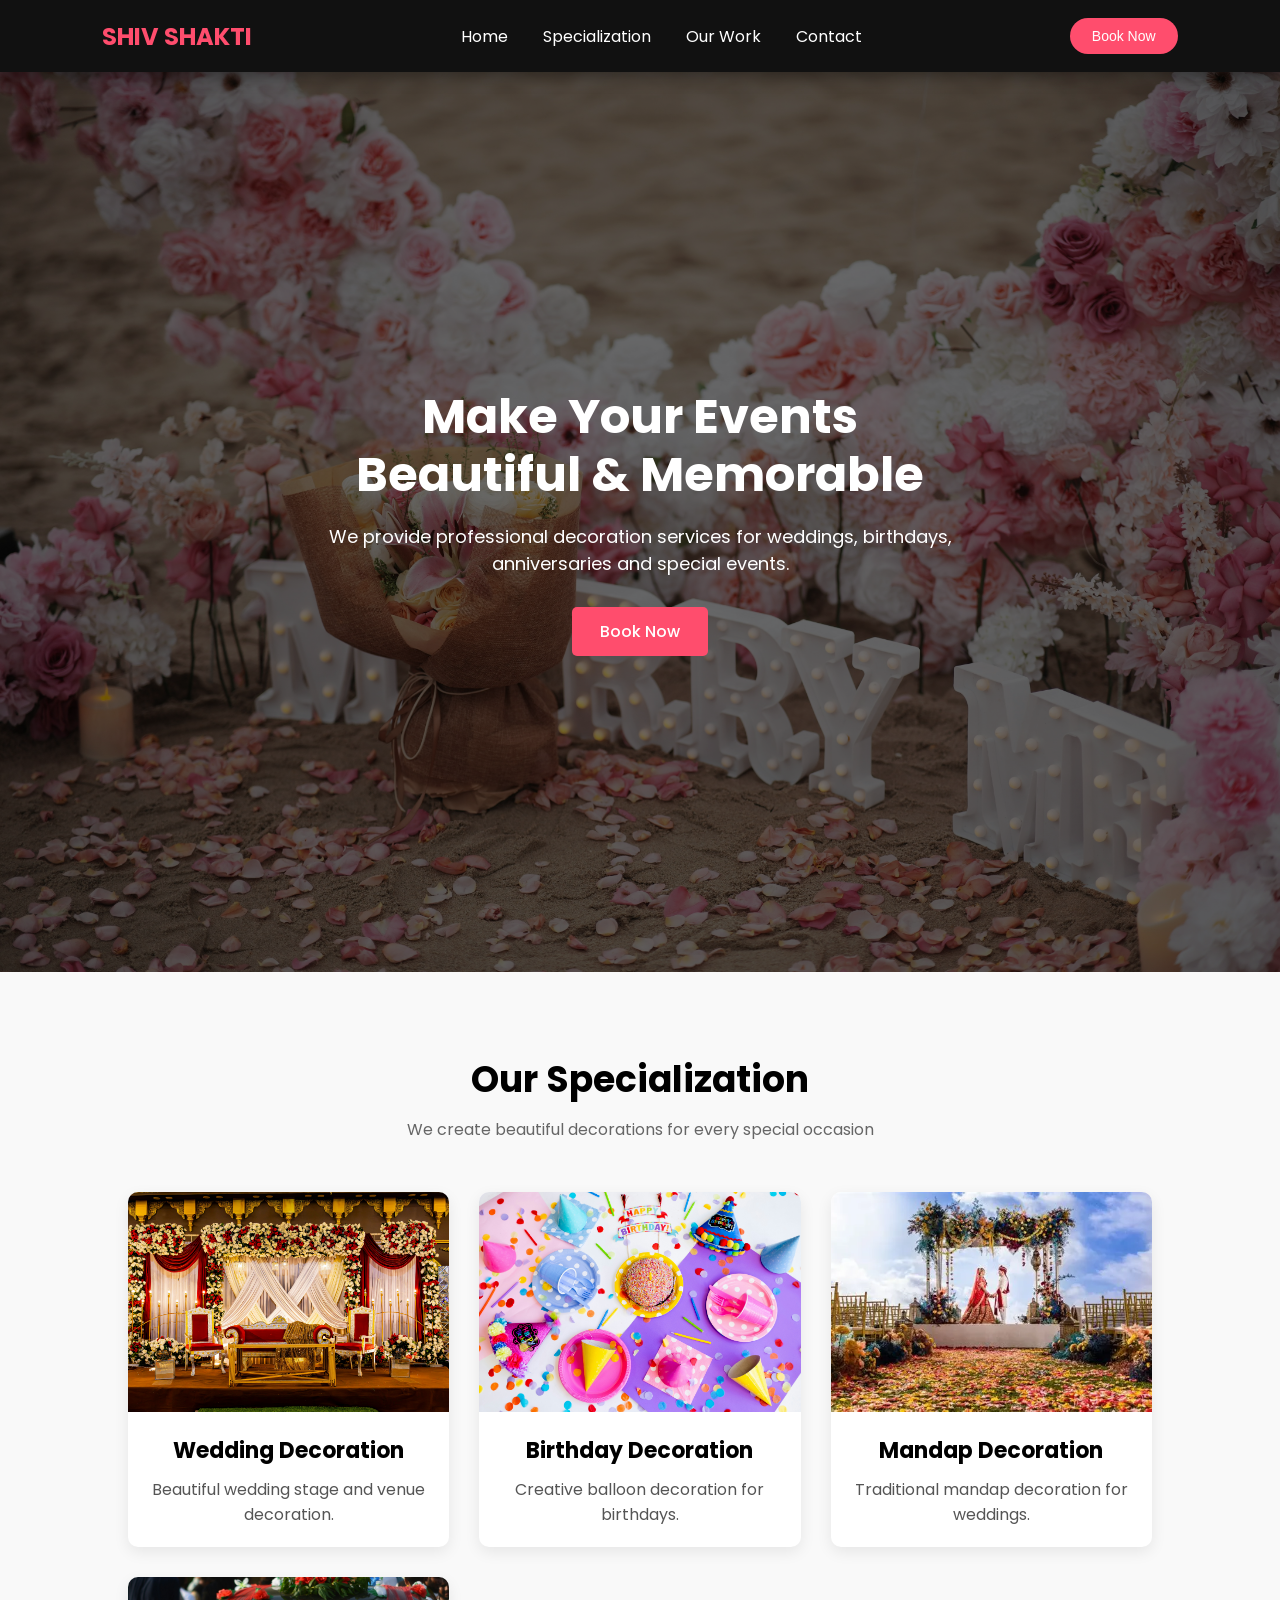
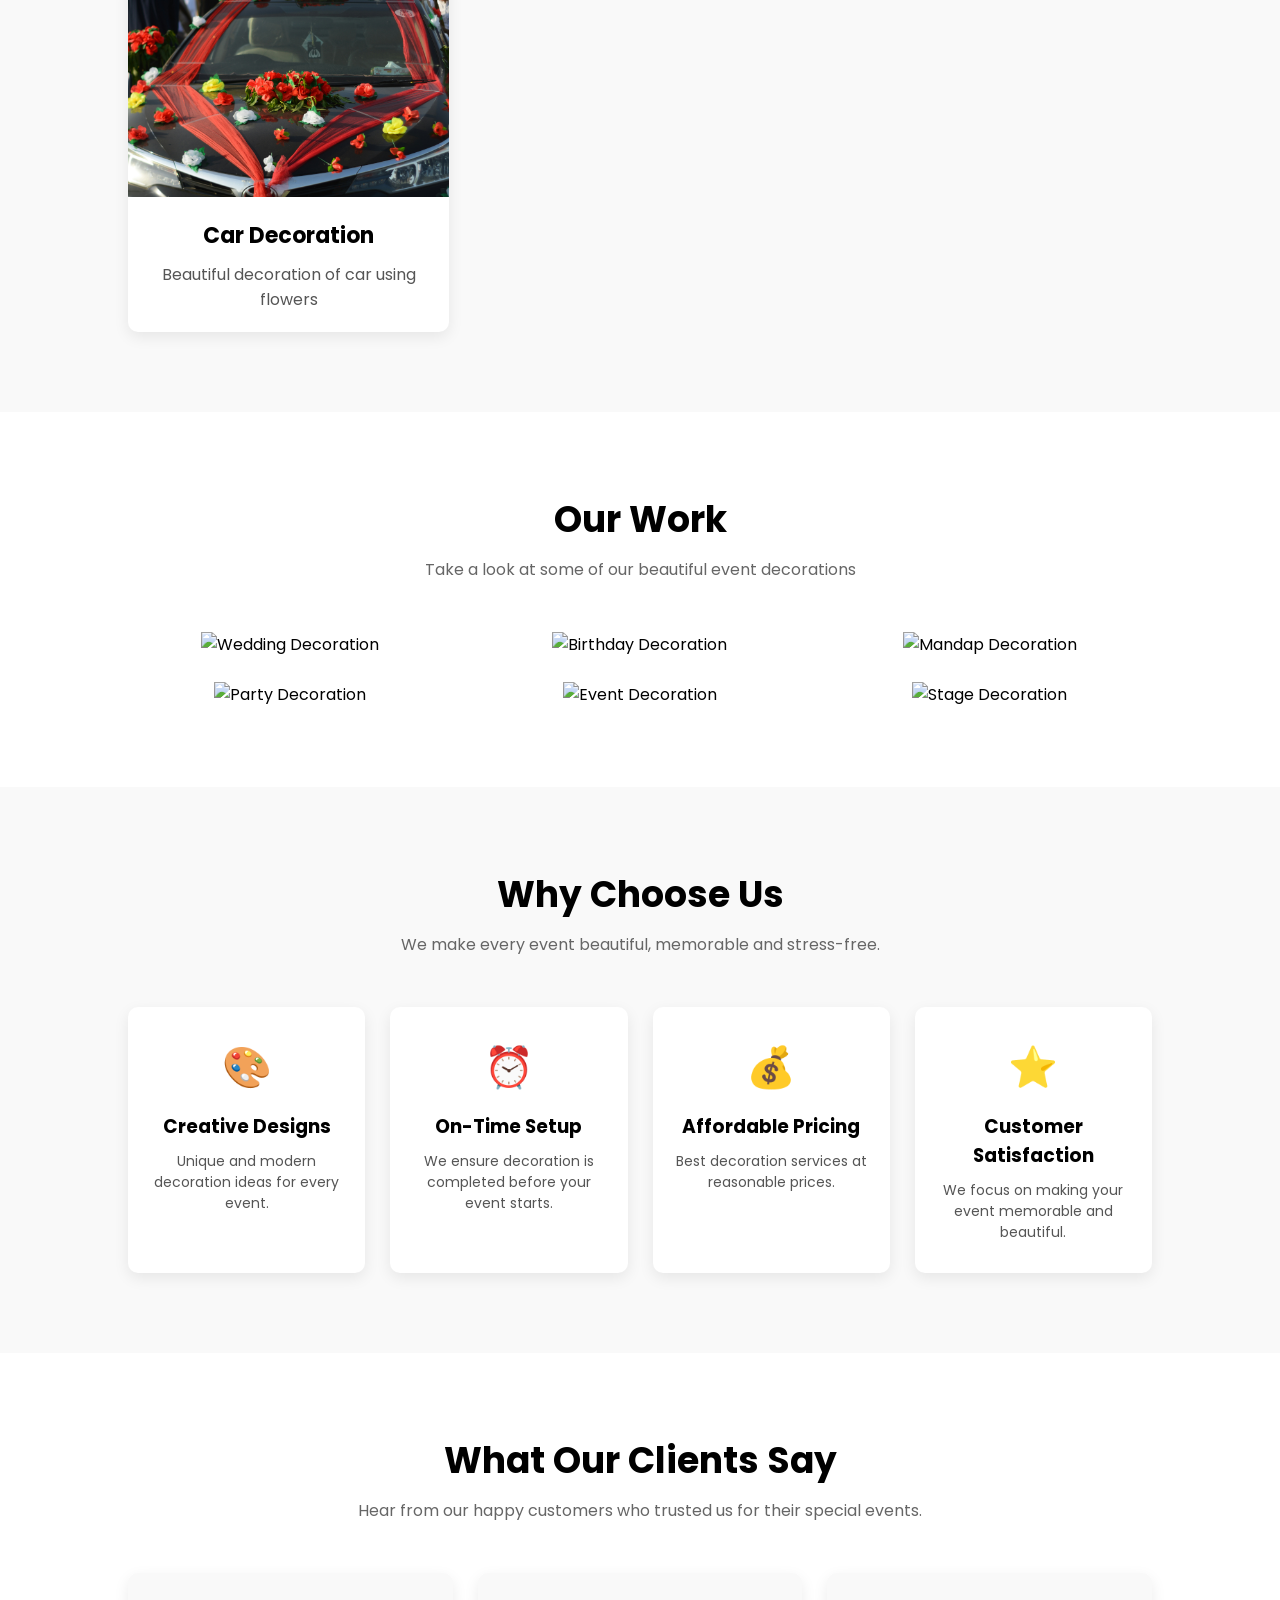
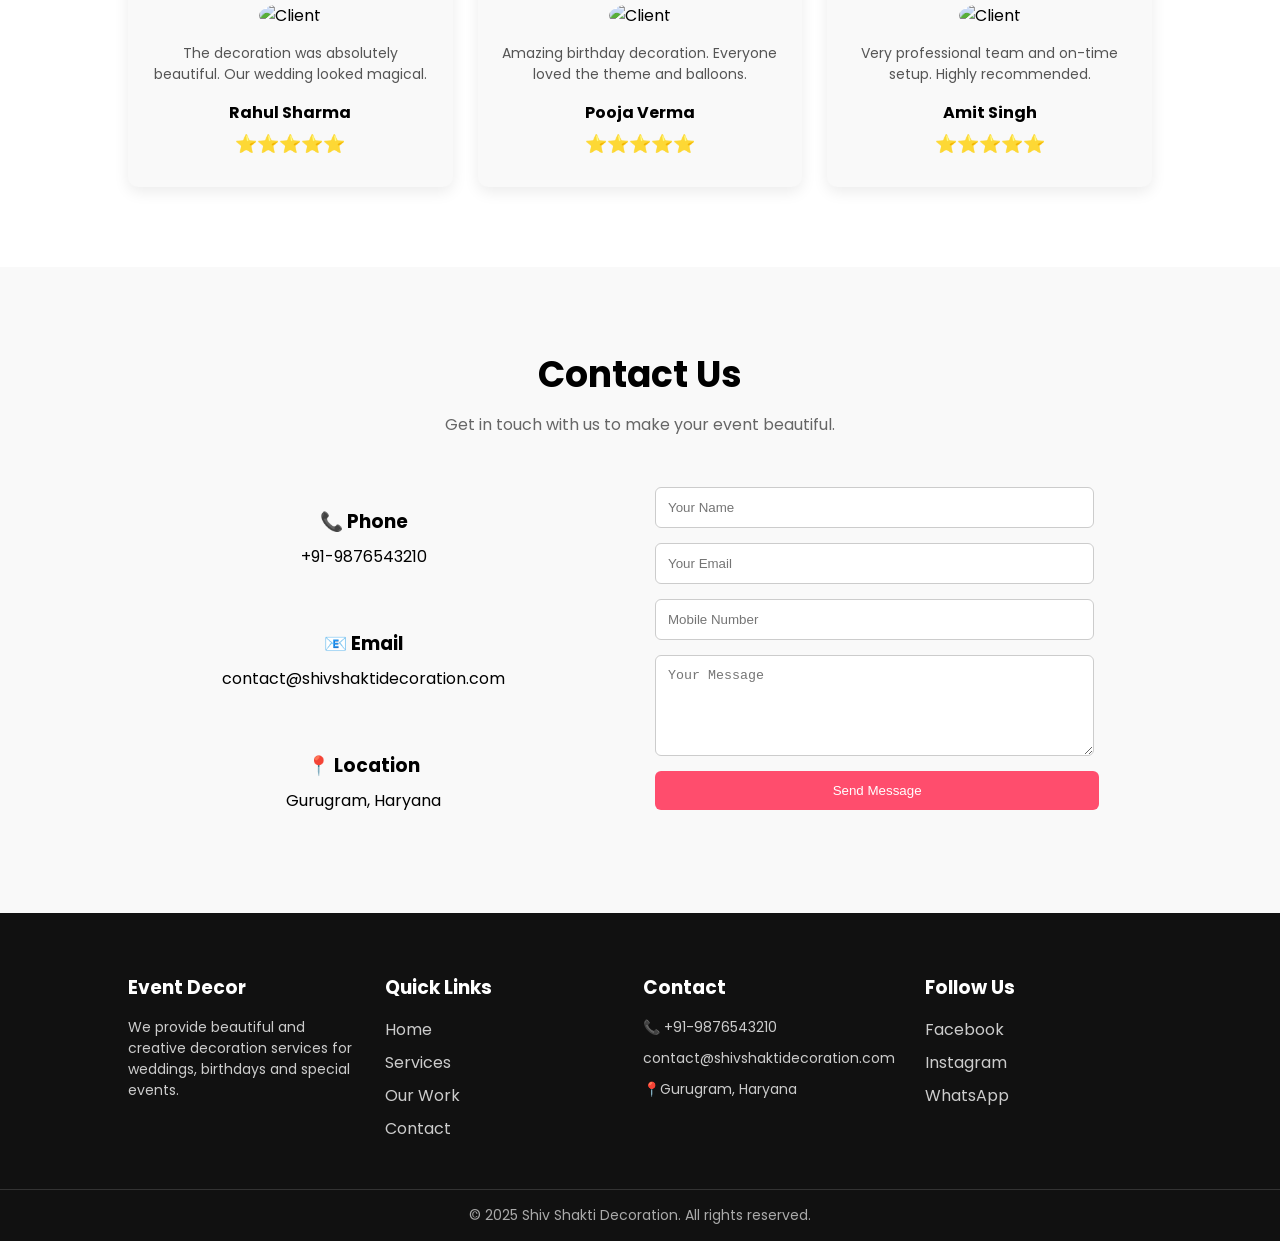
==== index.html @ d0d0721a "Initial commit -> Frontend" ====
<!doctype html>
<html lang="en">
  <head>
    <meta charset="UTF-8" />
    <meta name="viewport" content="width=device-width, initial-scale=1.0" />

    <title>Shiv Shakti Decoration</title>

    <link rel="stylesheet" href="CSS/navbar.css" />
    <link rel="stylesheet" href="CSS/hero.css" />
    <link rel="stylesheet" href="CSS/specilization.css" />
    <link rel="stylesheet" href="CSS/ourwork.css" />
    <link rel="stylesheet" href="CSS/contact.css" />
    <style>
      html {
        scroll-behavior: smooth;
      }
    </style>
  </head>

  <body>
    <nav class="navbar">
      <div class="logo">SHIV SHAKTI</div>

      <ul class="nav-links">
        <li><a href="#home">Home</a></li>
        <li><a href="#specilization">Specialization</a></li>
        <li><a href="#ourwork">Our Work</a></li>
        <li><a href="#contact-us">Contact</a></li>
      </ul>

      <button class="book-btn desktop-book"><a href="create-event.html">Book Now</a></button>

      <div class="menu-toggle">
        <span></span>
        <span></span>
        <span></span>
      </div>
    </nav>

    <!-- HERO SECTION -->
    <section id="home" class="hero">
      <div class="hero-overlay">
        <div class="hero-content">
          <h1>Make Your Events Beautiful & Memorable</h1>

          <p>
            We provide professional decoration services for weddings, birthdays,
            anniversaries and special events.
          </p>

          <div class="hero-buttons">
            <a href="create-event.html" class="btn">Book Now</a> 
          </div>
        </div>
      </div>
    </section>

    <!-- Specilization section  -->
    <section class="specialization" id="specilization">
      <div class="container">
        <h2 class="section-title">Our Specialization</h2>
        <p class="section-subtitle">
          We create beautiful decorations for every special occasion
        </p>

        <!-- cards container -->
        <div class="cards-container" id="cardsContainer">
          <!-- example card -->
          <div class="special-card">
            <img src="IMAGES/wed-decoration.jpg" alt="" />
            <h3>Wedding Decoration</h3>
            <p>Beautiful wedding stage and venue decoration.</p>
          </div>

          <div class="special-card">
            <img src="IMAGES/birthday-decoration.jpg" alt="" />
            <h3>Birthday Decoration</h3>
            <p>Creative balloon decoration for birthdays.</p>
          </div>

          <div class="special-card">
            <img src="IMAGES/mandap.webp" alt="" />
            <h3>Mandap Decoration</h3>
            <p>Traditional mandap decoration for weddings.</p>
          </div>

          <div class="special-card">
            <img src="IMAGES/car-deco.jpg" alt="" />
            <h3>Car Decoration</h3>
            <p>Beautiful decoration of car using flowers</p>
          </div>
        </div>
      </div>
    </section>

    <!-- OUR WORK SECTION -->

    <section class="our-work" id="ourwork">
      <div class="container">
        <h2 class="section-title">Our Work</h2>
        <p class="section-subtitle">
          Take a look at some of our beautiful event decorations
        </p>

        <!-- gallery container -->
        <div class="work-container" id="workContainer">
          <!-- work item -->
          <div class="work-card">
            <img src="images/work1.jpg" alt="Wedding Decoration" />
          </div>

          <div class="work-card">
            <img src="images/work2.jpg" alt="Birthday Decoration" />
          </div>

          <div class="work-card">
            <img src="images/work3.jpg" alt="Mandap Decoration" />
          </div>

          <div class="work-card">
            <img src="images/work4.jpg" alt="Party Decoration" />
          </div>

          <div class="work-card">
            <img src="images/work5.jpg" alt="Event Decoration" />
          </div>

          <div class="work-card">
            <img src="images/work6.jpg" alt="Stage Decoration" />
          </div>
        </div>
      </div>
    </section>
    <!-- WHY CHOOSE US SECTION -->

    <section class="why-choose-us">
      <div class="container">
        <h2 class="section-title">Why Choose Us</h2>
        <p class="section-subtitle">
          We make every event beautiful, memorable and stress-free.
        </p>

        <div class="choose-container">
          <div class="choose-card">
            <div class="choose-icon">🎨</div>
            <h3>Creative Designs</h3>
            <p>Unique and modern decoration ideas for every event.</p>
          </div>

          <div class="choose-card">
            <div class="choose-icon">⏰</div>
            <h3>On-Time Setup</h3>
            <p>We ensure decoration is completed before your event starts.</p>
          </div>

          <div class="choose-card">
            <div class="choose-icon">💰</div>
            <h3>Affordable Pricing</h3>
            <p>Best decoration services at reasonable prices.</p>
          </div>

          <div class="choose-card">
            <div class="choose-icon">⭐</div>
            <h3>Customer Satisfaction</h3>
            <p>We focus on making your event memorable and beautiful.</p>
          </div>
        </div>
      </div>
    </section>

    <!-- TESTIMONIALS SECTION -->

    <section class="testimonials">
      <div class="container">
        <h2 class="section-title">What Our Clients Say</h2>
        <p class="section-subtitle">
          Hear from our happy customers who trusted us for their special events.
        </p>

        <div class="testimonial-container">
          <!-- testimonial 1 -->
          <div class="testimonial-card">
            <img src="images/client1.jpg" alt="Client" />
            <p class="testimonial-text">
              The decoration was absolutely beautiful. Our wedding looked
              magical.
            </p>
            <h4>Rahul Sharma</h4>
            <div class="stars">⭐⭐⭐⭐⭐</div>
          </div>

          <!-- testimonial 2 -->
          <div class="testimonial-card">
            <img src="images/client2.jpg" alt="Client" />
            <p class="testimonial-text">
              Amazing birthday decoration. Everyone loved the theme and
              balloons.
            </p>
            <h4>Pooja Verma</h4>
            <div class="stars">⭐⭐⭐⭐⭐</div>
          </div>

          <!-- testimonial 3 -->
          <div class="testimonial-card">
            <img src="images/client3.jpg" alt="Client" />
            <p class="testimonial-text">
              Very professional team and on-time setup. Highly recommended.
            </p>
            <h4>Amit Singh</h4>
            <div class="stars">⭐⭐⭐⭐⭐</div>
          </div>
        </div>
      </div>
    </section>

    <!-- CONTACT SECTION -->

    <section class="contact" id="contact-us">
      <div class="container">
        <h2 class="section-title">Contact Us</h2>
        <p class="section-subtitle">
          Get in touch with us to make your event beautiful.
        </p>

        <div class="contact-container">
          <!-- contact info -->

          <div class="contact-info">
            <div class="info-box">
              <h3>📞 Phone</h3>
              <p>+91-9876543210</p>
            </div>

            <div class="info-box">
              <h3>📧 Email</h3>
              <p>contact@shivshaktidecoration.com</p>
            </div>

            <div class="info-box">
              <h3>📍 Location</h3>
              <p>Gurugram, Haryana</p>
            </div>
          </div>

          <!-- contact form -->

          <div class="contact-form">
            <form>
              <input type="text" placeholder="Your Name" required />

              <input type="email" placeholder="Your Email" required />

              <input type="tel" placeholder="Mobile Number" required />

              <textarea placeholder="Your Message" rows="5"></textarea>

              <button type="submit" class="btn">Send Message</button>
            </form>
          </div>
        </div>
      </div>
    </section> 
    <!-- FOOTER -->

    <footer class="footer">
      <div class="footer-container">
        <!-- about -->

        <div class="footer-col">
          <h3>Event Decor</h3>
          <p>
            We provide beautiful and creative decoration services for weddings,
            birthdays and special events.
          </p>
        </div>

        <!-- quick links -->

        <div class="footer-col">
          <h3>Quick Links</h3>

          <ul>
            <li><a href="#home">Home</a></li>
            <li><a href="#specilization">Services</a></li>
            <li><a href="#ourwork">Our Work</a></li>
            <li><a href="#contact-us">Contact</a></li>
          </ul>
        </div>

        <!-- contact -->

        <div class="footer-col">
          <h3>Contact</h3>

          <p>📞 +91-9876543210</p>
          <p>contact@shivshaktidecoration.com</p>
          <p>📍Gurugram, Haryana</p>
        </div>

        <!-- social -->

        <div class="footer-col">
          <h3>Follow Us</h3>

          <div class="social-links">
            <a href="#">Facebook</a>
            <a href="#">Instagram</a>
            <a href="#">WhatsApp</a>
          </div>
        </div>
      </div>

      <!-- copyright -->

      <div class="footer-bottom">
        <p>© 2025 Shiv Shakti Decoration. All rights reserved.</p>
      </div>
    </footer>
   

    <script src="JS/main.js"></script>
  </body>
</html>
---- CSS/navbar.css ----
/* GOOGLE FONT */

@import url("https://fonts.googleapis.com/css2?family=Poppins:wght@300;400;500;600&display=swap");

/* RESET */

* {
  margin: 0;
  padding: 0;
  box-sizing: border-box;
}

/* BODY */

body {
  font-family: "Poppins", sans-serif;

  background: linear-gradient(135deg, #0f0f0f, #1a1a1a, #141414);

  color: #f5f5f5;
}

/* NAVBAR */

.navbar {
  display: flex;
  justify-content: space-between;
  align-items: center;

  padding: 18px 8%;

  background: #111;

  box-shadow: 0 4px 15px rgba(0, 0, 0, 0.4);

  position: sticky;
  top: 0;

  z-index: 1000;
}

/* LOGO */

.logo {
  font-size: 24px;
  font-weight: 700;

  color: #ff4d6d;
}

/* NAV LINKS */

.nav-links {
  display: flex;
  list-style: none;
  gap: 35px;
}
.navbar a {
  text-decoration: none;
  color: inherit;
}

.nav-links a {
  text-decoration: none;

  color: white;

  font-size: 16px;

  position: relative;

  transition: all 0.3s ease;

  display: inline-block;

  padding: 5px 0;
}
.nav-links a:hover {
  color: #ff4d6d;

  transform: scale(1.08);

  text-shadow: 0 0 8px rgba(255, 77, 109, 0.7);
}

/* HOVER EFFECT */

.nav-links a::after {
  content: "";

  position: absolute;

  left: 0;
  bottom: -6px;

  width: 0%;

  height: 3px;

  background: linear-gradient(90deg, #ff4d6d, #ff8fa3);

  border-radius: 3px;

  transition: 0.35s ease;
}

.nav-links a:hover::after {
  width: 100%;
}

.nav-links a.active {
  color: #ff4d6d;

  text-shadow: 0 0 8px rgba(255, 77, 109, 0.7);
}

.nav-links a.active::after {
  width: 100%;
}

/* RIGHT SECTION */

.right-section {
  display: flex;
  align-items: center;
  gap: 20px;
}

/* BOOK BUTTON */

.book-btn {
  padding: 10px 22px;

  border: none;

  border-radius: 30px;

  background: #ff4d6d;

  color: white;

  font-size: 14px;

  cursor: pointer;

  transition: all 0.3s ease;
}

/* HOVER EFFECT */

.book-btn:hover {
  background: #e03154;

  transform: scale(1.08);

  box-shadow: 0 6px 20px rgba(255, 77, 109, 0.4);
}

/* HAMBURGER */

.menu-toggle {
  display: none;

  cursor: pointer;
}

/* HAMBURGER LINES */

.menu-toggle span {
  display: block;

  width: 28px;
  height: 3px;

  background: white;

  margin: 6px 0;

  transition: 0.4s;
}

/* TABLET (840px - 600px) */

@media (max-width: 840px) and (min-width: 600px) {
  .nav-links {
    gap: 20px;
  }

  .nav-links a {
    font-size: 14px;
  }

  .logo {
    font-size: 20px;
  }
}

/* MOBILE (<600px) */

@media (max-width: 660px) {
  .nav-links {
    position: absolute;

    top: 70px;
    left: 0;

    width: 100%;

    flex-direction: column;

    align-items: center;

    background: #111;

    padding: 25px 0;

    gap: 25px;

    display: none;
  }

  .menu-toggle {
    display: block;
  }
}

/* ACTIVE MENU */

.nav-links.active {
  display: flex;
}

/* ANIMATED HAMBURGER */

.menu-toggle.active span:nth-child(1) {
  transform: rotate(45deg) translate(5px, 5px);
}

.menu-toggle.active span:nth-child(2) {
  opacity: 0;
}

.menu-toggle.active span:nth-child(3) {
  transform: rotate(-45deg) translate(6px, -6px);
}
---- CSS/hero.css ----
/* HERO SECTION */

.hero{
    height: 100vh;
    background: url("../IMAGES/wedding-arch-beach.jpg") center/cover no-repeat;
    position: relative;
    display: flex;
    align-items: center;
    justify-content: center;
}

/* overlay */

.hero-overlay{
    background: rgba(0,0,0,0.55);
    width: 100%;
    height: 100%;
    display: flex;
    align-items: center;
    justify-content: center;
}

/* content */

.hero-content{
    text-align: center;
    color: #fff;
    max-width: 700px;
    padding: 20px;
}

.hero-content h1{
    font-size: 48px;
    margin-bottom: 20px;
    line-height: 1.2;
}

.hero-content p{
    font-size: 18px;
    margin-bottom: 30px;
}

/* buttons */

.hero-buttons{
    display: flex;
    justify-content: center;
    gap: 15px;
    flex-wrap: wrap;
}
 
/* button hover zoom effect */

.btn,
.btn-outline{
    padding: 12px 28px;
    border-radius: 5px;
    text-decoration: none;
    font-weight: 500;
    transition: 0.3s ease;
}

/* background button */

.btn{
    background: #ff4d6d;
    color: #fff;
}

/* outline button */

.btn-outline{
    border: 2px solid #fff;
    color: #fff;
}

/* hover zoom */

.btn:hover,
.btn-outline:hover{
    transform: scale(1.08);
}
 


/* ===================== */
/* RESPONSIVE DESIGN */
/* ===================== */

@media (max-width: 992px){

.hero-content h1{
    font-size: 38px;
}

.hero-content p{
    font-size: 16px;
}

}

@media (max-width: 600px){

.hero-content h1{
    font-size: 28px;
}

.hero-content p{
    font-size: 14px;
}

.hero-buttons{
    flex-direction: column;
    gap: 12px;
}

.btn,
.btn-outline{
    width: 180px;
    margin: auto;
}

}
---- CSS/specilization.css ----
/* =========================
   SPECIALIZATION SECTION
========================= */
body {
    font-family: 'Poppins', sans-serif;
    background: linear-gradient(135deg, #0f0f0f, #1a1a1a, #141414);
    color: #000000;
}
.specialization{
    padding: 80px 10%;
    background: #f9f9f9;
    text-align: center;
}

.section-title{
    font-size: 36px;
    margin-bottom: 10px;
}

.section-subtitle{
    color: #666;
    margin-bottom: 50px;
}

/* cards grid */

.cards-container{
    display: grid;
    grid-template-columns: repeat(3,1fr);
    gap: 30px;
}

/* card */

.special-card{
    background: #fff;
    border-radius: 10px;
    overflow: hidden;
    box-shadow: 0 5px 15px rgba(0,0,0,0.08);
    transition: 0.3s ease;
}

/* image */

.special-card img{
    width: 100%;
    height: 220px;
    object-fit: cover;
    transition: 0.4s;
}

/* content */

.special-card h3{
    margin: 15px 0 10px;
    font-size: 22px;
}

.special-card p{
    padding: 0 15px 20px;
    color: #555;
}

/* hover effect */

.special-card:hover{
    transform: translateY(-10px);
    box-shadow: 0 12px 25px rgba(0,0,0,0.15);
}

.special-card:hover img{
    transform: scale(1.08);
}

/* =========================
   RESPONSIVE
========================= */

@media (max-width: 992px){

.cards-container{
    grid-template-columns: repeat(2,1fr);
}

}

@media (max-width: 600px){

.cards-container{
    grid-template-columns: 1fr;
}

.section-title{
    font-size: 28px;
}

}
---- CSS/ourwork.css ----
/* =========================
   OUR WORK SECTION
========================= */

.our-work{
    padding: 80px 10%;
    background: #fff;
    text-align: center;
}

/* grid layout */

.work-container{
    display: grid;
    grid-template-columns: repeat(3,1fr);
    gap: 25px;
    margin-top: 40px;
}

/* card */

.work-card{
    overflow: hidden;
    border-radius: 10px;
    position: relative;
}

/* image */

.work-card img{
    width: 100%;
    height: 260px;
    object-fit: cover;
    transition: 0.4s ease;
}

/* hover effect */

.work-card:hover img{
    transform: scale(1.1);
}

/* =========================
   RESPONSIVE
========================= */

@media (max-width: 992px){

.work-container{
    grid-template-columns: repeat(2,1fr);
}

}

@media (max-width: 600px){

.work-container{
    grid-template-columns: 1fr;
}

} 

 
/* =========================
   WHY CHOOSE US
========================= */

.why-choose-us{
    padding: 80px 10%;
    background: #f9f9f9;
    text-align: center;
}

/* grid */

.choose-container{
    display: grid;
    grid-template-columns: repeat(4,1fr);
    gap: 25px;
    margin-top: 40px;
}

/* card */

.choose-card{
    background: #fff;
    padding: 30px 20px;
    border-radius: 10px;
    box-shadow: 0 5px 15px rgba(0,0,0,0.08);
    transition: 0.3s;
}

.choose-card:hover{
    transform: translateY(-8px);
    box-shadow: 0 12px 25px rgba(0,0,0,0.15);
}

/* icon */

.choose-icon{
    font-size: 40px;
    margin-bottom: 15px;
}

.choose-card h3{
    margin-bottom: 10px;
}

.choose-card p{
    color: #555;
    font-size: 14px;
}

/* =========================
   RESPONSIVE
========================= */

@media (max-width: 992px){

.choose-container{
    grid-template-columns: repeat(2,1fr);
}

}

@media (max-width: 600px){

.choose-container{
    grid-template-columns: 1fr;
}

}  
/* =========================
   TESTIMONIALS SECTION
========================= */

.testimonials{
    padding: 80px 10%;
    background: #fff;
    text-align: center;
}

/* grid */

.testimonial-container{
    display: grid;
    grid-template-columns: repeat(3,1fr);
    gap: 25px;
    margin-top: 40px;
}

/* card */

.testimonial-card{
    background: #f9f9f9;
    padding: 30px 20px;
    border-radius: 10px;
    box-shadow: 0 5px 15px rgba(0,0,0,0.08);
    transition: 0.3s;
}

.testimonial-card:hover{
    transform: translateY(-8px);
    box-shadow: 0 12px 25px rgba(0,0,0,0.15);
}

/* client image */

.testimonial-card img{
    width: 70px;
    height: 70px;
    border-radius: 50%;
    object-fit: cover;
    margin-bottom: 15px;
}

/* text */

.testimonial-text{
    font-size: 14px;
    color: #555;
    margin-bottom: 15px;
}

.testimonial-card h4{
    margin-bottom: 5px;
}

.stars{
    color: #f5b50a;
    font-size: 18px;
}

/* =========================
   RESPONSIVE
========================= */

@media (max-width: 992px){

.testimonial-container{
    grid-template-columns: repeat(2,1fr);
}

}

@media (max-width: 600px){

.testimonial-container{
    grid-template-columns: 1fr;
}

}
---- CSS/contact.css ----
/* =========================
   CONTACT SECTION
========================= */

* {
  margin: 0;
  padding: 0;
  box-sizing: border-box;
}

.contact {
  padding: 80px 8%;
  background: #f9f9f9;
  text-align: center;
}

.contact-container {
  display: grid;
  grid-template-columns: 1fr 1fr;
  gap: 30px;
  width: 100%;
}

/* contact info */

.contact-info {
  display: flex;
  flex-direction: column;
  gap: 20px;
}

.info-box {
  width: 100%;
  max-width: 100%;
  padding: 20px;
}

.info-box h3 {
  margin-bottom: 8px;
}

/* form */

.contact-form form {
  display: flex;
  flex-direction: column;
  gap: 15px;
}

.contact-form input,
.contact-form textarea {
  width: 100%;
  max-width: 84%;
  padding: 12px;
  border: 1px solid #ccc;
  border-radius: 6px;
}

/* button */

.contact-form button{
width:100%;
max-width:85%;
padding:12px;
border:none;
background:#ff4d6d;
color:#fff;
border-radius:6px;
cursor:pointer;
display:block;
}
/* =========================
   TABLET
========================= */

@media (max-width: 768px) {
  .contact-container {
    grid-template-columns: 1fr;
  }
}

/* =========================
   MOBILE
========================= */

@media (max-width: 500px) {
  .contact {
    padding: 60px 5%;
  }

  .section-title {
    font-size: 26px;
  }

  .section-subtitle {
    font-size: 14px;
  }

  .contact-form button {
    width: 100%;
  }

  .info-box {
    text-align: left;
  }
}

/* =========================
   SMALL MOBILE (300px)
========================= */

@media (max-width: 300px) {
  .contact {
    padding: 50px 4%;
  }

  .section-title {
    font-size: 22px;
  }

  .section-subtitle {
    font-size: 13px;
  }

  .contact-container {
    grid-template-columns: 1fr;
    gap: 25px;
  }

  .info-box {
    padding: 15px;
  }

  .contact-form input,
  .contact-form textarea {
    padding: 10px;
    font-size: 13px;
  }

  .contact-form button {
    width: 80%;
    font-size: 14px;
  }
}

@media (max-width: 350px) {
  .contact {
    padding: 40px 5%;
  }

  .info-box {
    padding: 15px;
  }

  .contact-form input,
  .contact-form textarea {
    padding: 10px;
    font-size: 13px;
  }
  .contact-form button {
    width: 80%;
    font-size: 14px;
  }
}

/* =========================
   FOOTER
========================= */

.footer {
  background: #111;
  color: #fff;
  padding-top: 60px;
}

.footer-container {
  display: grid;
  grid-template-columns: repeat(4, 1fr);
  gap: 30px;
  padding: 0 10% 40px;
}

.footer-col h3 {
  margin-bottom: 15px;
}

.footer-col p {
  font-size: 14px;
  color: #ccc;
  margin-bottom: 10px;
}

/* links */

.footer-col ul {
  list-style: none;
}

.footer-col ul li {
  margin-bottom: 8px;
}

.footer-col ul li a {
  text-decoration: none;
  color: #ccc;
}

.footer-col ul li a:hover {
  color: #fff;
}

/* social */

.social-links {
  display: flex;
  flex-direction: column;
  gap: 8px;
}

.social-links a {
  text-decoration: none;
  color: #ccc;
}

.social-links a:hover {
  color: #fff;
}

/* bottom */

.footer-bottom {
  text-align: center;
  border-top: 1px solid #333;
  padding: 15px;
  font-size: 14px;
  color: #aaa;
}

/* =========================
   RESPONSIVE
========================= */

@media (max-width: 992px) {
  .footer-container {
    grid-template-columns: repeat(2, 1fr);
  }
}

@media (max-width: 600px) {
  .footer-container {
    grid-template-columns: 1fr;
    text-align: center;
  }

  .social-links {
    align-items: center;
  }
}
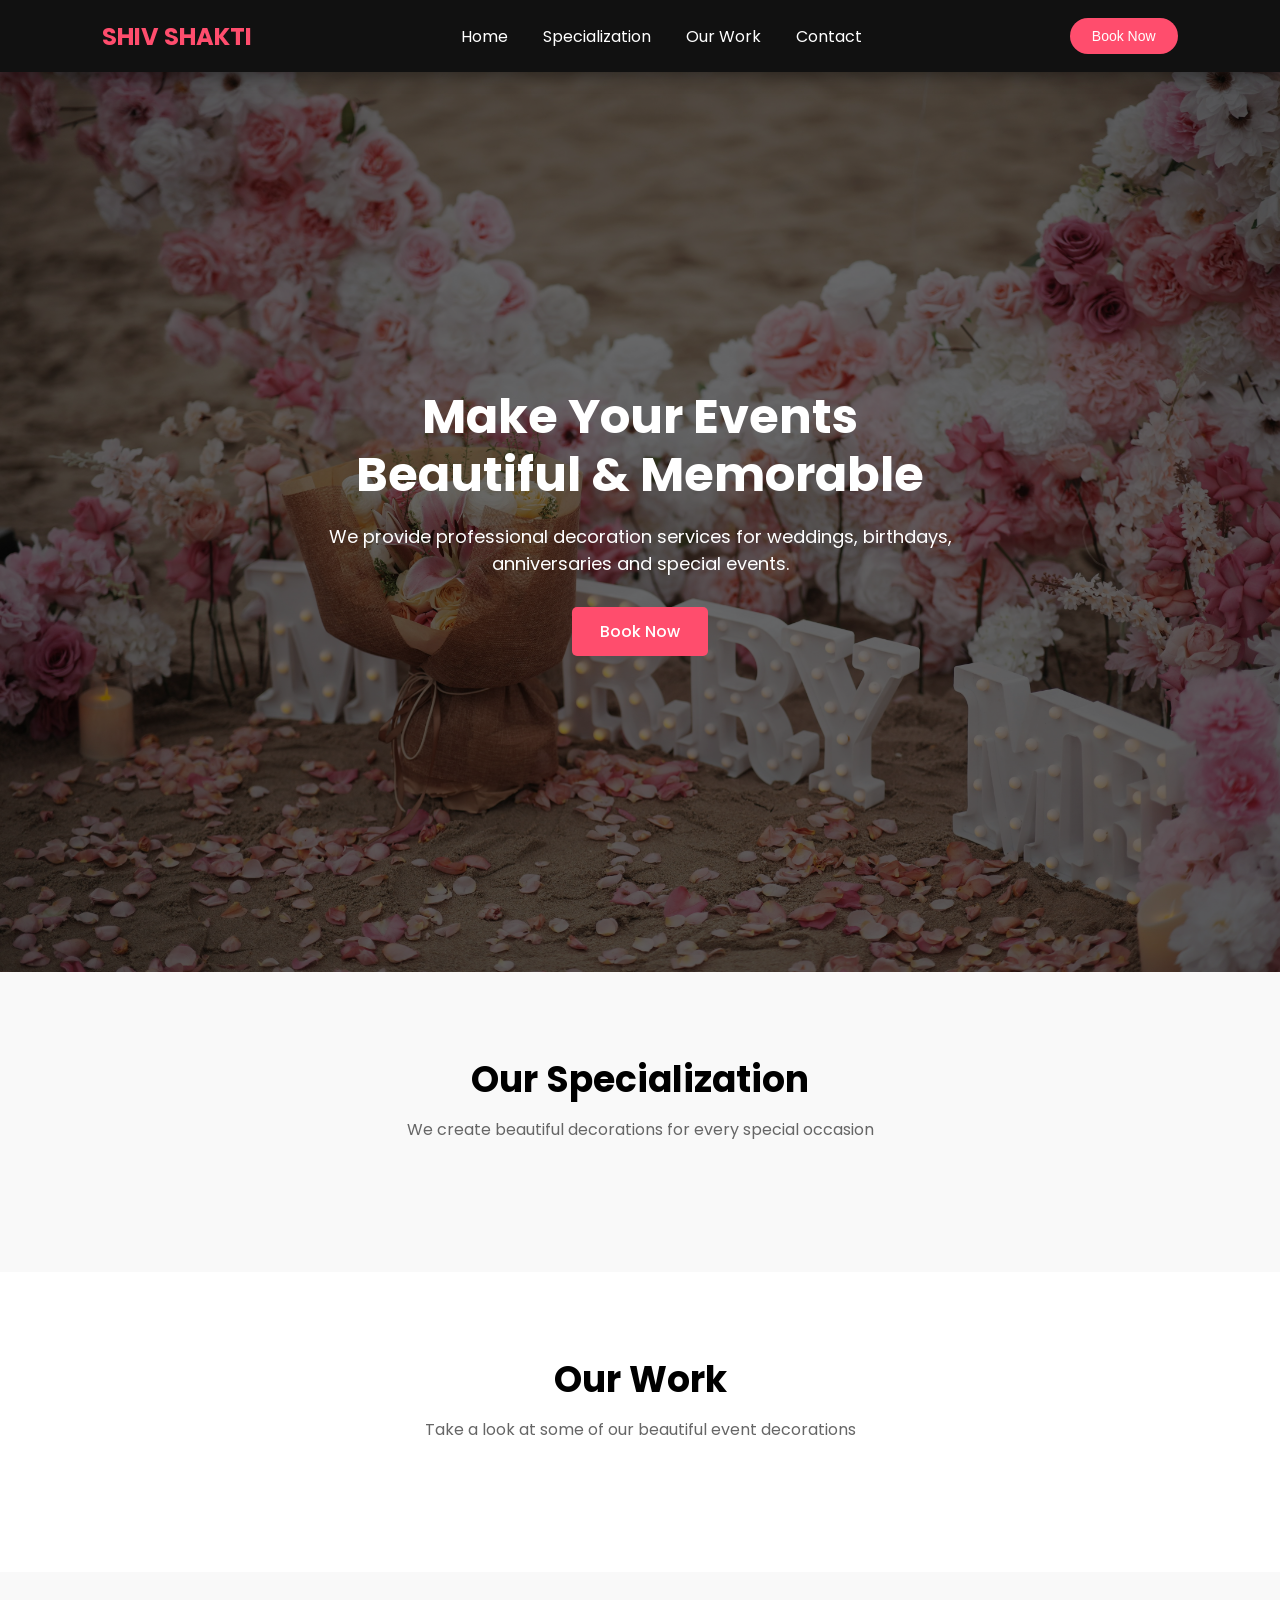
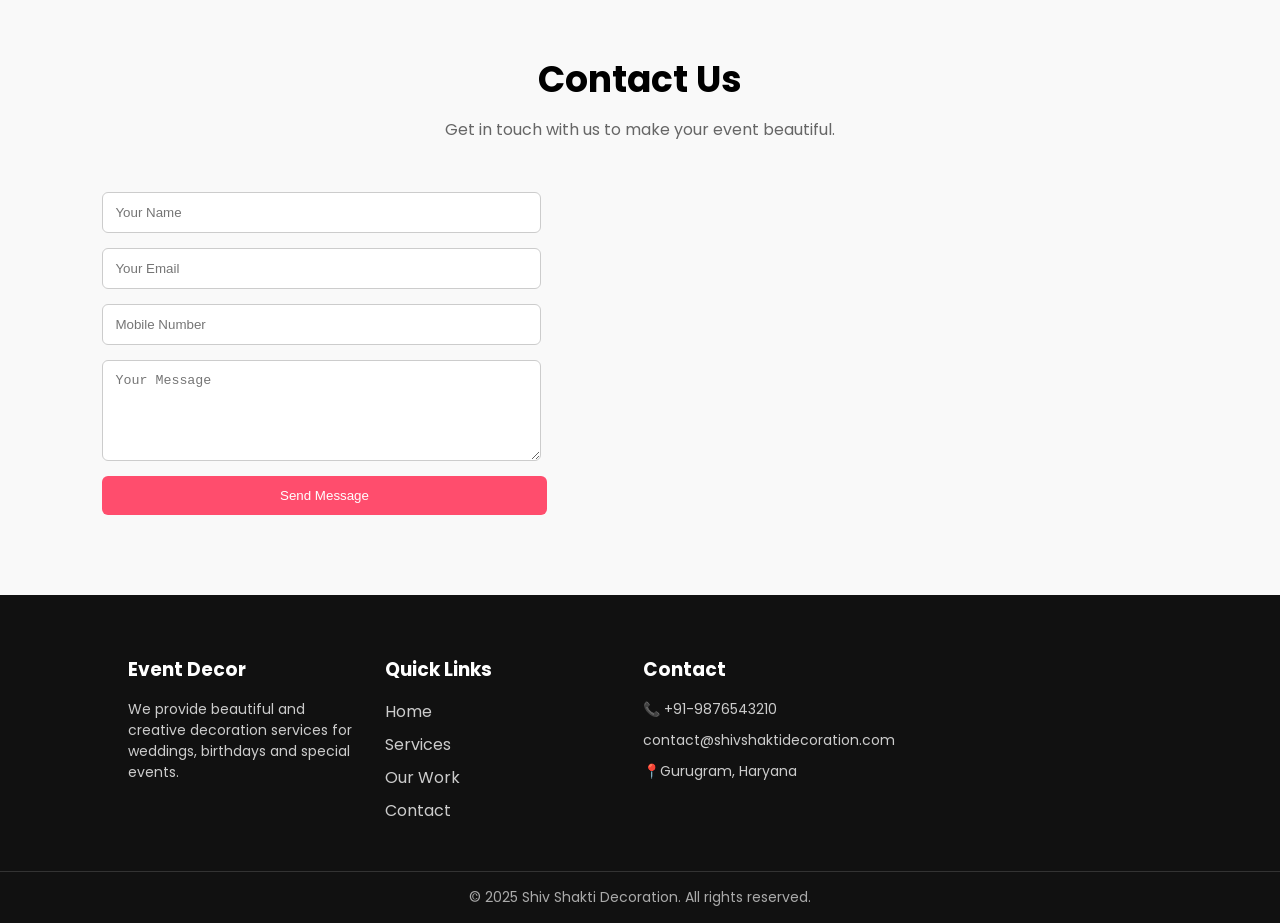
==== commit 94eb073a: "Frontend complete" ====
--- a/index.html
+++ b/index.html
@@ -3,39 +3,34 @@
   <head>
     <meta charset="UTF-8" />
     <meta name="viewport" content="width=device-width, initial-scale=1.0" />
-
     <title>Shiv Shakti Decoration</title>
 
+    <!-- CSS Files -->
     <link rel="stylesheet" href="CSS/navbar.css" />
     <link rel="stylesheet" href="CSS/hero.css" />
     <link rel="stylesheet" href="CSS/specilization.css" />
     <link rel="stylesheet" href="CSS/ourwork.css" />
     <link rel="stylesheet" href="CSS/contact.css" />
+
     <style>
-      html {
-        scroll-behavior: smooth;
-      }
+      html { scroll-behavior: smooth; }
     </style>
   </head>
 
   <body>
+    <!-- NAVBAR -->
     <nav class="navbar">
       <div class="logo">SHIV SHAKTI</div>
-
       <ul class="nav-links">
         <li><a href="#home">Home</a></li>
         <li><a href="#specilization">Specialization</a></li>
         <li><a href="#ourwork">Our Work</a></li>
         <li><a href="#contact-us">Contact</a></li>
       </ul>
-
-      <button class="book-btn desktop-book"><a href="create-event.html">Book Now</a></button>
-
-      <div class="menu-toggle">
-        <span></span>
-        <span></span>
-        <span></span>
-      </div>
+      <button class="book-btn desktop-book">
+        <a href="create-event.html">Book Now</a>
+      </button>
+      <div class="menu-toggle"><span></span><span></span><span></span></div>
     </nav>
 
     <!-- HERO SECTION -->
@@ -43,243 +38,68 @@
       <div class="hero-overlay">
         <div class="hero-content">
           <h1>Make Your Events Beautiful & Memorable</h1>
-
-          <p>
-            We provide professional decoration services for weddings, birthdays,
-            anniversaries and special events.
-          </p>
-
+          <p>We provide professional decoration services for weddings, birthdays, anniversaries and special events.</p>
           <div class="hero-buttons">
-            <a href="create-event.html" class="btn">Book Now</a> 
+            <a href="create-event.html" class="btn">Book Now</a>
           </div>
         </div>
       </div>
     </section>
 
-    <!-- Specilization section  -->
+    <!-- SPECIALIZATION SECTION -->
     <section class="specialization" id="specilization">
       <div class="container">
         <h2 class="section-title">Our Specialization</h2>
-        <p class="section-subtitle">
-          We create beautiful decorations for every special occasion
-        </p>
+        <p class="section-subtitle">We create beautiful decorations for every special occasion</p>
 
-        <!-- cards container -->
-        <div class="cards-container" id="cardsContainer">
-          <!-- example card -->
-          <div class="special-card">
-            <img src="IMAGES/wed-decoration.jpg" alt="" />
-            <h3>Wedding Decoration</h3>
-            <p>Beautiful wedding stage and venue decoration.</p>
-          </div>
+        <div class="cards-container" id="specialization-container">
+          <!-- Backend loaded specialization cards will appear here -->
+        </div>
+      </div>
+    </section>
 
-          <div class="special-card">
-            <img src="IMAGES/birthday-decoration.jpg" alt="" />
-            <h3>Birthday Decoration</h3>
-            <p>Creative balloon decoration for birthdays.</p>
-          </div>
+    <!-- OUR WORK SECTION -->
+    <section class="our-work" id="ourwork">
+      <div class="container">
+        <h2 class="section-title">Our Work</h2>
+        <p class="section-subtitle">Take a look at some of our beautiful event decorations</p>
 
-          <div class="special-card">
-            <img src="IMAGES/mandap.webp" alt="" />
-            <h3>Mandap Decoration</h3>
-            <p>Traditional mandap decoration for weddings.</p>
-          </div>
+        <div class="work-container" id="work-container">
+          <!-- Backend loaded work cards will appear here -->
+        </div>
+      </div>
+    </section>
 
-          <div class="special-card">
-            <img src="IMAGES/car-deco.jpg" alt="" />
-            <h3>Car Decoration</h3>
-            <p>Beautiful decoration of car using flowers</p>
+    <!-- CONTACT SECTION -->
+    <section class="contact" id="contact-us">
+      <div class="container">
+        <h2 class="section-title">Contact Us</h2>
+        <p class="section-subtitle">Get in touch with us to make your event beautiful.</p>
+
+        <div class="contact-container">
+          <!-- contact form -->
+          <div class="contact-form">
+            <form id="enquiryForm">
+              <input type="text" id="name" placeholder="Your Name" required />
+              <input type="email" id="email" placeholder="Your Email" required />
+              <input type="tel" id="mobile" placeholder="Mobile Number" required />
+              <textarea id="message" placeholder="Your Message" rows="5" required></textarea>
+              <button type="submit" class="btn">Send Message</button>
+            </form>
           </div>
         </div>
       </div>
     </section>
 
-    <!-- OUR WORK SECTION -->
-
-    <section class="our-work" id="ourwork">
-      <div class="container">
-        <h2 class="section-title">Our Work</h2>
-        <p class="section-subtitle">
-          Take a look at some of our beautiful event decorations
-        </p>
-
-        <!-- gallery container -->
-        <div class="work-container" id="workContainer">
-          <!-- work item -->
-          <div class="work-card">
-            <img src="images/work1.jpg" alt="Wedding Decoration" />
-          </div>
-
-          <div class="work-card">
-            <img src="images/work2.jpg" alt="Birthday Decoration" />
-          </div>
-
-          <div class="work-card">
-            <img src="images/work3.jpg" alt="Mandap Decoration" />
-          </div>
-
-          <div class="work-card">
-            <img src="images/work4.jpg" alt="Party Decoration" />
-          </div>
-
-          <div class="work-card">
-            <img src="images/work5.jpg" alt="Event Decoration" />
-          </div>
-
-          <div class="work-card">
-            <img src="images/work6.jpg" alt="Stage Decoration" />
-          </div>
-        </div>
-      </div>
-    </section>
-    <!-- WHY CHOOSE US SECTION -->
-
-    <section class="why-choose-us">
-      <div class="container">
-        <h2 class="section-title">Why Choose Us</h2>
-        <p class="section-subtitle">
-          We make every event beautiful, memorable and stress-free.
-        </p>
-
-        <div class="choose-container">
-          <div class="choose-card">
-            <div class="choose-icon">🎨</div>
-            <h3>Creative Designs</h3>
-            <p>Unique and modern decoration ideas for every event.</p>
-          </div>
-
-          <div class="choose-card">
-            <div class="choose-icon">⏰</div>
-            <h3>On-Time Setup</h3>
-            <p>We ensure decoration is completed before your event starts.</p>
-          </div>
-
-          <div class="choose-card">
-            <div class="choose-icon">💰</div>
-            <h3>Affordable Pricing</h3>
-            <p>Best decoration services at reasonable prices.</p>
-          </div>
-
-          <div class="choose-card">
-            <div class="choose-icon">⭐</div>
-            <h3>Customer Satisfaction</h3>
-            <p>We focus on making your event memorable and beautiful.</p>
-          </div>
-        </div>
-      </div>
-    </section>
-
-    <!-- TESTIMONIALS SECTION -->
-
-    <section class="testimonials">
-      <div class="container">
-        <h2 class="section-title">What Our Clients Say</h2>
-        <p class="section-subtitle">
-          Hear from our happy customers who trusted us for their special events.
-        </p>
-
-        <div class="testimonial-container">
-          <!-- testimonial 1 -->
-          <div class="testimonial-card">
-            <img src="images/client1.jpg" alt="Client" />
-            <p class="testimonial-text">
-              The decoration was absolutely beautiful. Our wedding looked
-              magical.
-            </p>
-            <h4>Rahul Sharma</h4>
-            <div class="stars">⭐⭐⭐⭐⭐</div>
-          </div>
-
-          <!-- testimonial 2 -->
-          <div class="testimonial-card">
-            <img src="images/client2.jpg" alt="Client" />
-            <p class="testimonial-text">
-              Amazing birthday decoration. Everyone loved the theme and
-              balloons.
-            </p>
-            <h4>Pooja Verma</h4>
-            <div class="stars">⭐⭐⭐⭐⭐</div>
-          </div>
-
-          <!-- testimonial 3 -->
-          <div class="testimonial-card">
-            <img src="images/client3.jpg" alt="Client" />
-            <p class="testimonial-text">
-              Very professional team and on-time setup. Highly recommended.
-            </p>
-            <h4>Amit Singh</h4>
-            <div class="stars">⭐⭐⭐⭐⭐</div>
-          </div>
-        </div>
-      </div>
-    </section>
-
-    <!-- CONTACT SECTION -->
-
-    <section class="contact" id="contact-us">
-      <div class="container">
-        <h2 class="section-title">Contact Us</h2>
-        <p class="section-subtitle">
-          Get in touch with us to make your event beautiful.
-        </p>
-
-        <div class="contact-container">
-          <!-- contact info -->
-
-          <div class="contact-info">
-            <div class="info-box">
-              <h3>📞 Phone</h3>
-              <p>+91-9876543210</p>
-            </div>
-
-            <div class="info-box">
-              <h3>📧 Email</h3>
-              <p>contact@shivshaktidecoration.com</p>
-            </div>
-
-            <div class="info-box">
-              <h3>📍 Location</h3>
-              <p>Gurugram, Haryana</p>
-            </div>
-          </div>
-
-          <!-- contact form -->
-
-          <div class="contact-form">
-            <form>
-              <input type="text" placeholder="Your Name" required />
-
-              <input type="email" placeholder="Your Email" required />
-
-              <input type="tel" placeholder="Mobile Number" required />
-
-              <textarea placeholder="Your Message" rows="5"></textarea>
-
-              <button type="submit" class="btn">Send Message</button>
-            </form>
-          </div>
-        </div>
-      </div>
-    </section> 
     <!-- FOOTER -->
-
     <footer class="footer">
       <div class="footer-container">
-        <!-- about -->
-
         <div class="footer-col">
           <h3>Event Decor</h3>
-          <p>
-            We provide beautiful and creative decoration services for weddings,
-            birthdays and special events.
-          </p>
+          <p>We provide beautiful and creative decoration services for weddings, birthdays and special events.</p>
         </div>
-
-        <!-- quick links -->
-
         <div class="footer-col">
           <h3>Quick Links</h3>
-
           <ul>
             <li><a href="#home">Home</a></li>
             <li><a href="#specilization">Services</a></li>
@@ -287,38 +107,18 @@
             <li><a href="#contact-us">Contact</a></li>
           </ul>
         </div>
-
-        <!-- contact -->
-
         <div class="footer-col">
           <h3>Contact</h3>
-
           <p>📞 +91-9876543210</p>
           <p>contact@shivshaktidecoration.com</p>
           <p>📍Gurugram, Haryana</p>
         </div>
-
-        <!-- social -->
-
-        <div class="footer-col">
-          <h3>Follow Us</h3>
-
-          <div class="social-links">
-            <a href="#">Facebook</a>
-            <a href="#">Instagram</a>
-            <a href="#">WhatsApp</a>
-          </div>
-        </div>
       </div>
-
-      <!-- copyright -->
-
       <div class="footer-bottom">
         <p>© 2025 Shiv Shakti Decoration. All rights reserved.</p>
       </div>
     </footer>
-   
 
-    <script src="JS/main.js"></script>
+    <script src="JS/index.js"></script>
   </body>
-</html>
+</html>
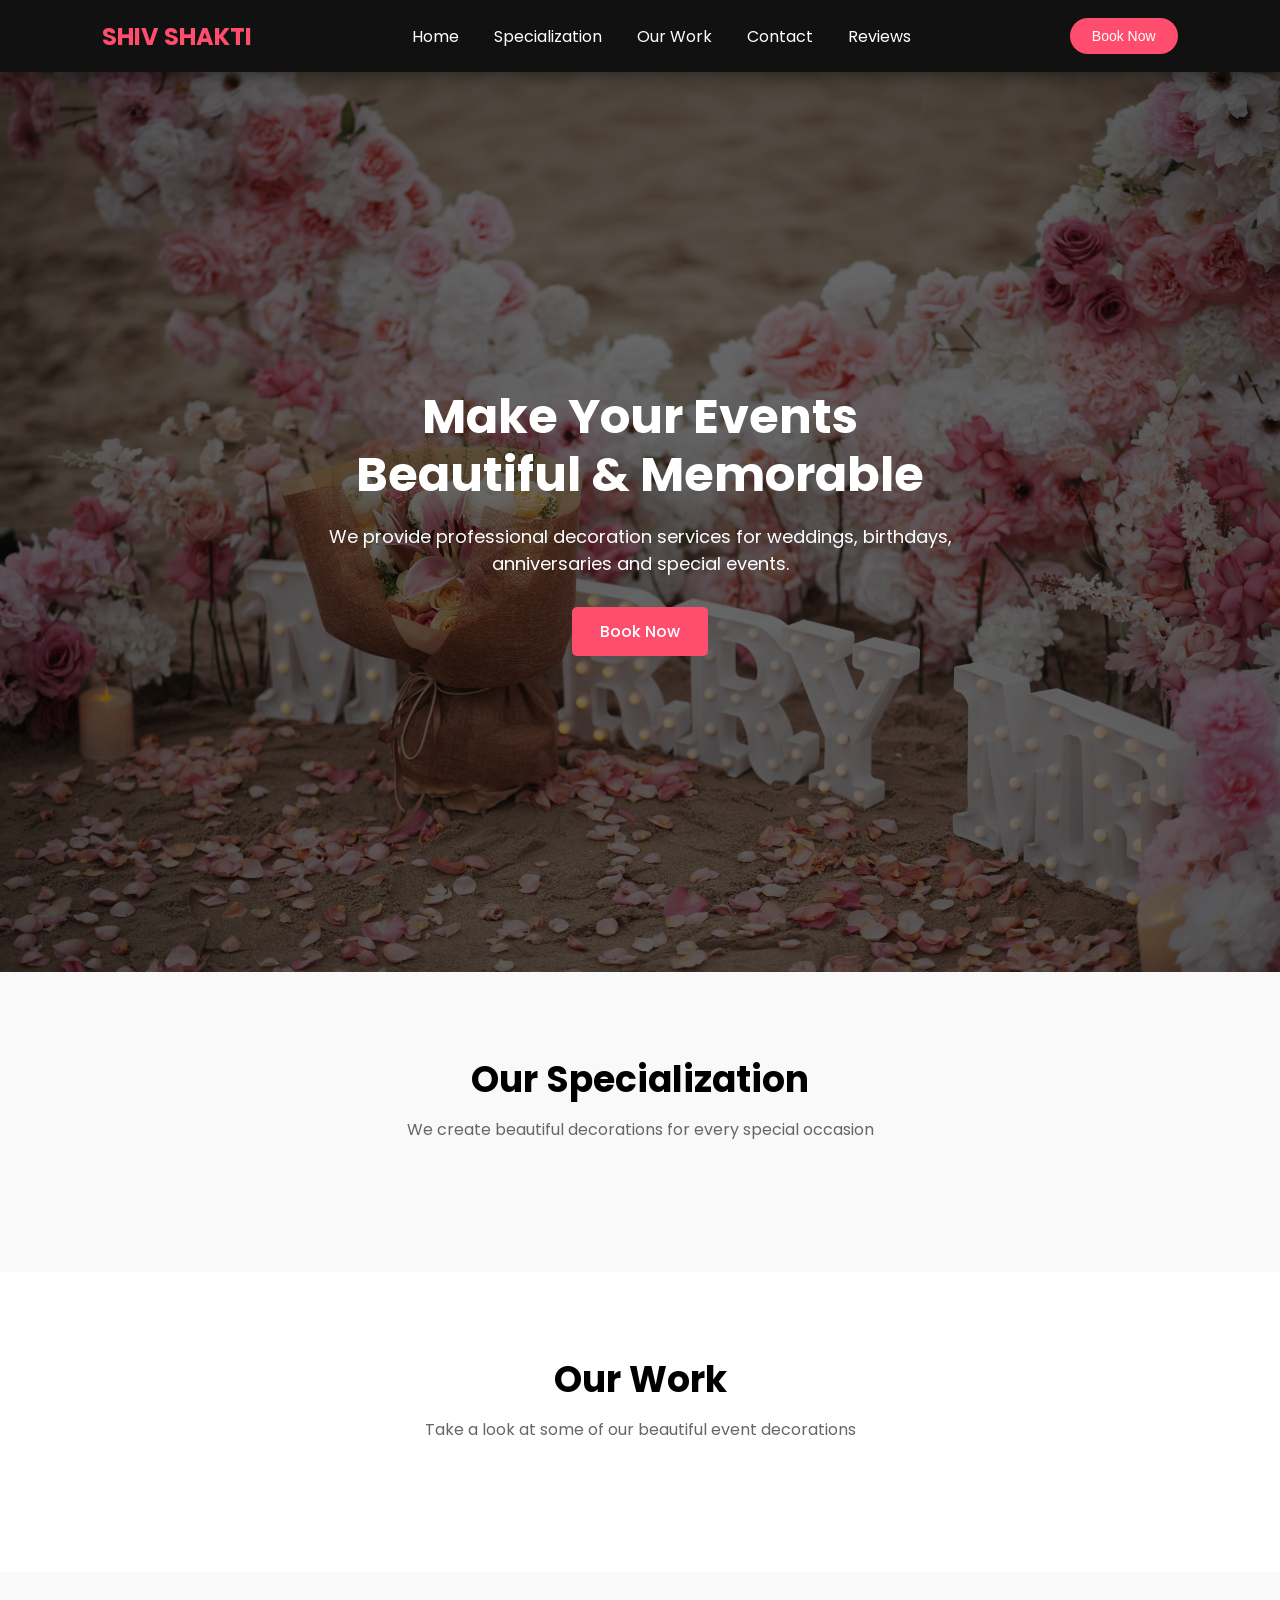
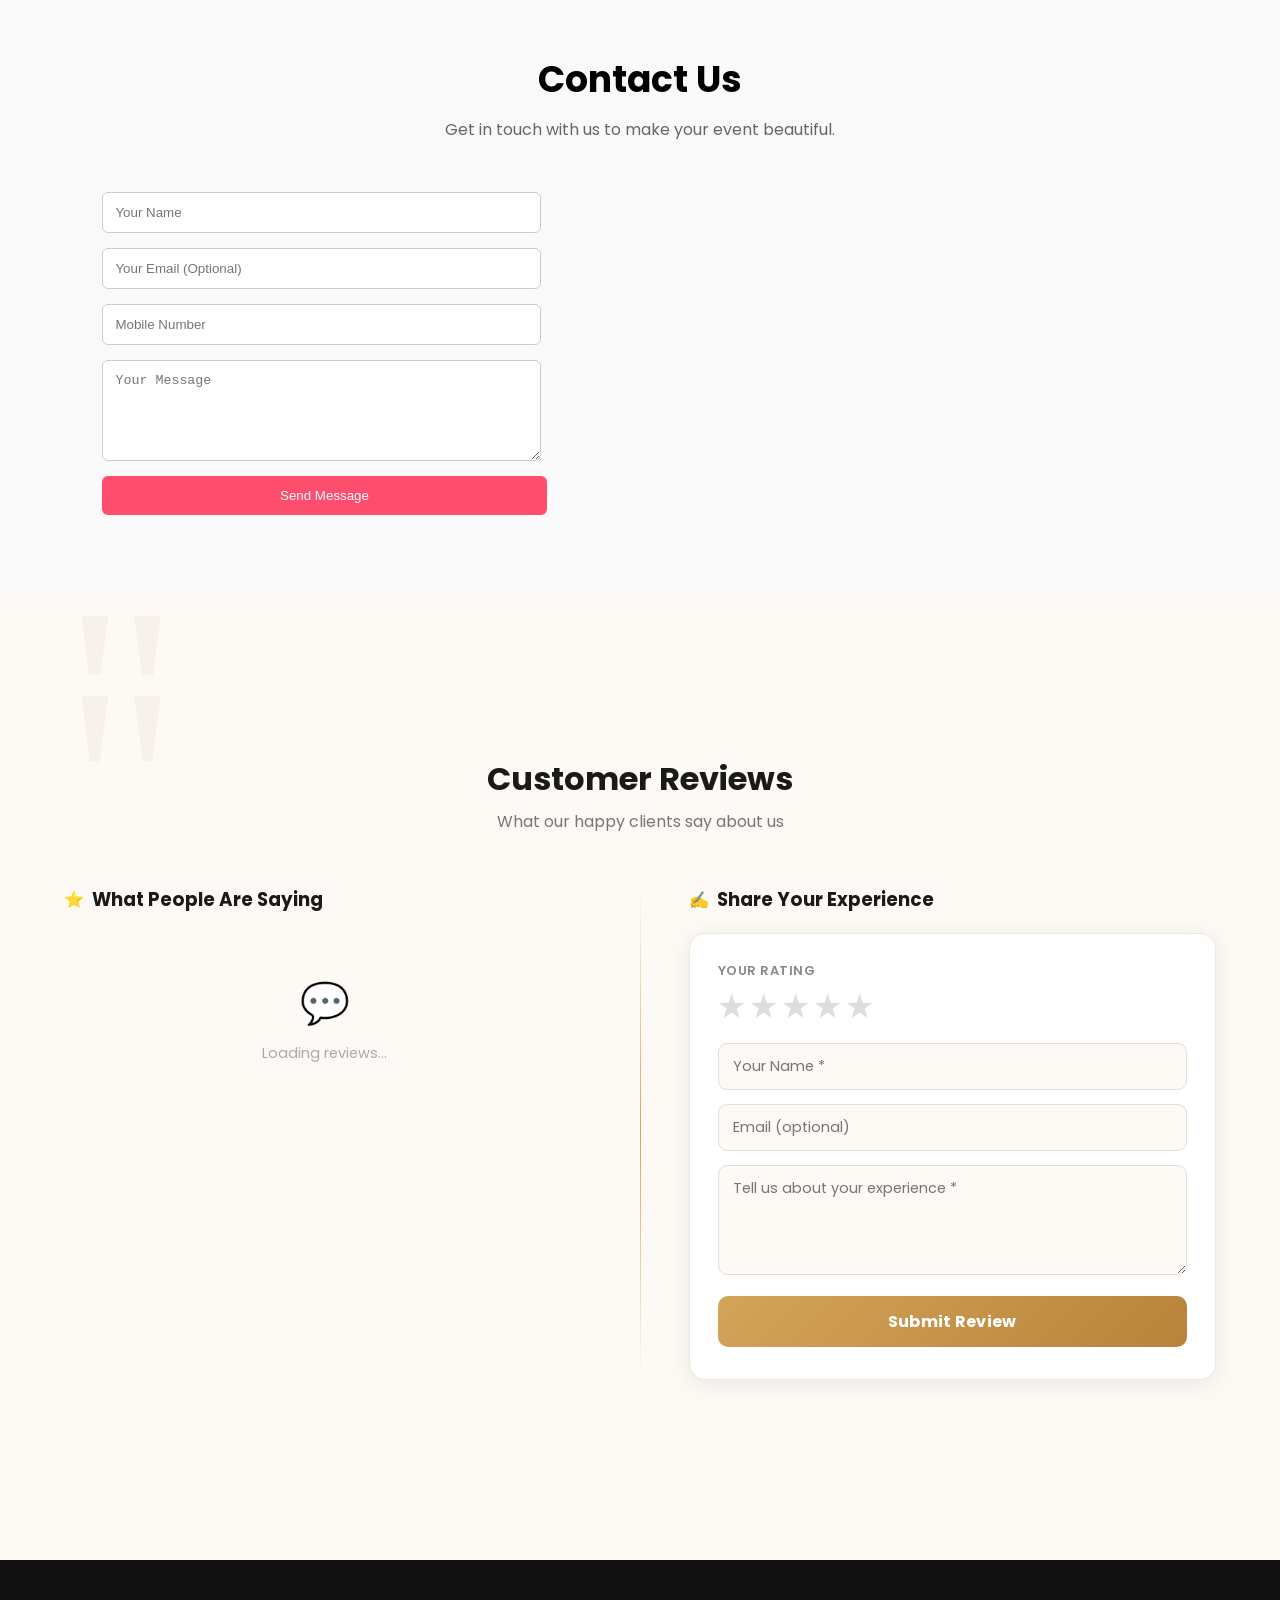
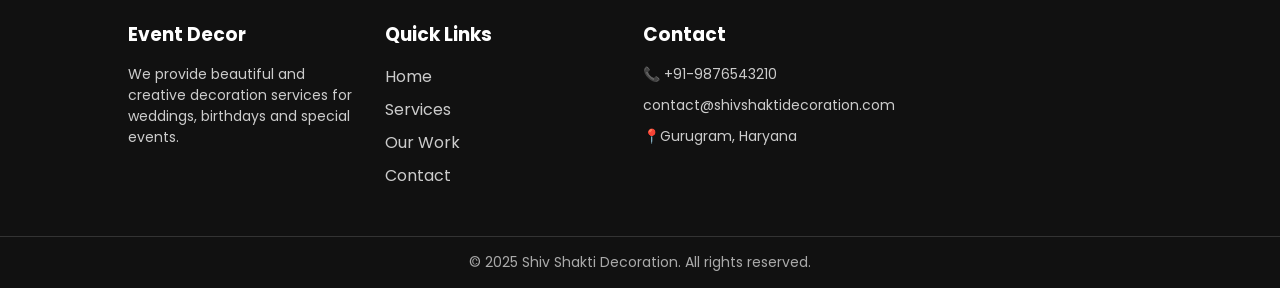
==== commit e170dec0: "Review and rating section" ====
--- a/index.html
+++ b/index.html
@@ -1,124 +1,197 @@
 <!doctype html>
 <html lang="en">
-  <head>
-    <meta charset="UTF-8" />
-    <meta name="viewport" content="width=device-width, initial-scale=1.0" />
-    <title>Shiv Shakti Decoration</title>
 
-    <!-- CSS Files -->
-    <link rel="stylesheet" href="CSS/navbar.css" />
-    <link rel="stylesheet" href="CSS/hero.css" />
-    <link rel="stylesheet" href="CSS/specilization.css" />
-    <link rel="stylesheet" href="CSS/ourwork.css" />
-    <link rel="stylesheet" href="CSS/contact.css" />
+<head>
+  <meta charset="UTF-8" />
+  <meta name="viewport" content="width=device-width, initial-scale=1.0" />
+  <title>Shiv Shakti Decoration</title>
 
-    <style>
-      html { scroll-behavior: smooth; }
-    </style>
-  </head>
+  <!-- CSS Files -->
+  <link rel="stylesheet" href="CSS/navbar.css" />
+  <link rel="stylesheet" href="CSS/hero.css" />
+  <link rel="stylesheet" href="CSS/specilization.css" />
+  <link rel="stylesheet" href="CSS/ourwork.css" />
+  <link rel="stylesheet" href="CSS/contact.css" />
+  <link rel="stylesheet" href="CSS/reviews.css" />
 
-  <body>
-    <!-- NAVBAR -->
-    <nav class="navbar">
-      <div class="logo">SHIV SHAKTI</div>
-      <ul class="nav-links">
-        <li><a href="#home">Home</a></li>
-        <li><a href="#specilization">Specialization</a></li>
-        <li><a href="#ourwork">Our Work</a></li>
-        <li><a href="#contact-us">Contact</a></li>
-      </ul>
-      <button class="book-btn desktop-book">
-        <a href="create-event.html">Book Now</a>
-      </button>
-      <div class="menu-toggle"><span></span><span></span><span></span></div>
-    </nav>
+  <style>
+    html {
+      scroll-behavior: smooth;
+    }
+  </style>
+</head>
 
-    <!-- HERO SECTION -->
-    <section id="home" class="hero">
-      <div class="hero-overlay">
-        <div class="hero-content">
-          <h1>Make Your Events Beautiful & Memorable</h1>
-          <p>We provide professional decoration services for weddings, birthdays, anniversaries and special events.</p>
-          <div class="hero-buttons">
-            <a href="create-event.html" class="btn">Book Now</a>
+<body>
+  <!-- NAVBAR -->
+  <nav class="navbar">
+    <div class="logo">SHIV SHAKTI</div>
+    <ul class="nav-links">
+      <li><a href="#home">Home</a></li>
+      <li><a href="#specilization">Specialization</a></li>
+      <li><a href="#ourwork">Our Work</a></li>
+      <li><a href="#contact-us">Contact</a></li>
+      <li><a href="#reviews">Reviews</a></li>
+    </ul>
+    <button class="book-btn desktop-book">
+      <a href="create-event.html">Book Now</a>
+    </button>
+    <div class="menu-toggle"><span></span><span></span><span></span></div>
+  </nav>
+
+  <!-- HERO SECTION -->
+  <section id="home" class="hero">
+    <div class="hero-overlay">
+      <div class="hero-content">
+        <h1>Make Your Events Beautiful & Memorable</h1>
+        <p>We provide professional decoration services for weddings, birthdays, anniversaries and special events.</p>
+        <div class="hero-buttons">
+          <a href="create-event.html" class="btn">Book Now</a>
+        </div>
+      </div>
+    </div>
+  </section>
+
+  <!-- SPECIALIZATION SECTION -->
+  <section class="specialization" id="specilization">
+    <div class="container">
+      <h2 class="section-title">Our Specialization</h2>
+      <p class="section-subtitle">We create beautiful decorations for every special occasion</p>
+
+      <div class="cards-container" id="specialization-container">
+        <!-- Backend loaded specialization cards will appear here -->
+      </div>
+    </div>
+  </section>
+
+  <!-- OUR WORK SECTION -->
+  <section class="our-work" id="ourwork">
+    <div class="container">
+      <h2 class="section-title">Our Work</h2>
+      <p class="section-subtitle">Take a look at some of our beautiful event decorations</p>
+
+      <div class="work-container" id="work-container">
+        <!-- Backend loaded work cards will appear here -->
+      </div>
+    </div>
+  </section>
+
+  <!-- CONTACT SECTION -->
+  <section class="contact" id="contact-us">
+    <div class="container">
+      <h2 class="section-title">Contact Us</h2>
+      <p class="section-subtitle">Get in touch with us to make your event beautiful.</p>
+
+      <div class="contact-container">
+        <!-- contact form -->
+        <div class="contact-form">
+          <form id="enquiryForm">
+            <input type="text" id="name" placeholder="Your Name" required />
+            <input type="email" id="email" placeholder="Your Email (Optional)"  />
+            <input type="tel" id="mobile" placeholder="Mobile Number" required />
+            <textarea id="message" placeholder="Your Message" rows="5" required></textarea>
+            <button type="submit" class="btn">Send Message</button>
+          </form>
+        </div>
+      </div>
+    </div>
+  </section>
+
+  <!-- REVIEWS SECTION -->
+  <section class="reviews" id="reviews">
+   
+
+    <!-- REVIEWS SECTION -->
+    <section class="reviews" id="reviews">
+      <div class="container">
+        <h2 class="section-title">Customer Reviews</h2>
+        <p class="section-subtitle">What our happy clients say about us</p>
+
+        <div class="reviews-layout">
+
+          <!-- LEFT: Existing approved reviews -->
+          <div class="reviews-left">
+            <h3>What People Are Saying</h3>
+            <div class="reviews-scroll" id="reviews-list">
+              <div class="reviews-empty">
+                <span>💬</span>
+                Loading reviews...
+              </div>
+            </div>
           </div>
+
+          <!-- Divider -->
+          <div class="reviews-divider"></div>
+
+          <!-- RIGHT: Submit new review -->
+          <div class="reviews-right">
+            <h3>Share Your Experience</h3>
+            <div class="review-form">
+
+              <!-- Star Rating Picker -->
+              <div class="star-picker">
+                <label>Your Rating</label>
+                <div class="star-picker-stars">
+                  <input type="radio" id="star5" name="rating" value="5" />
+                  <label for="star5" title="5 stars">★</label>
+                  <input type="radio" id="star4" name="rating" value="4" />
+                  <label for="star4" title="4 stars">★</label>
+                  <input type="radio" id="star3" name="rating" value="3" />
+                  <label for="star3" title="3 stars">★</label>
+                  <input type="radio" id="star2" name="rating" value="2" />
+                  <label for="star2" title="2 stars">★</label>
+                  <input type="radio" id="star1" name="rating" value="1" />
+                  <label for="star1" title="1 star">★</label>
+                </div>
+              </div>
+
+              <input type="text" id="review-name" placeholder="Your Name *" required />
+              <input type="email" id="review-email" placeholder="Email (optional)" />
+              <textarea id="review-message" placeholder="Tell us about your experience *" required></textarea>
+
+              <button class="review-submit-btn" id="review-submit-btn" onclick="submitReview()">
+                Submit Review
+              </button>
+
+              <div class="review-success-msg" id="review-success">
+                ✅ Thank you! Your review has been submitted and will appear after approval.
+              </div>
+            </div>
+          </div>
+
         </div>
       </div>
     </section>
+  </section>
 
-    <!-- SPECIALIZATION SECTION -->
-    <section class="specialization" id="specilization">
-      <div class="container">
-        <h2 class="section-title">Our Specialization</h2>
-        <p class="section-subtitle">We create beautiful decorations for every special occasion</p>
+  <!-- FOOTER -->
+  <footer class="footer">
+    <div class="footer-container">
+      <div class="footer-col">
+        <h3>Event Decor</h3>
+        <p>We provide beautiful and creative decoration services for weddings, birthdays and special events.</p>
+      </div>
+      <div class="footer-col">
+        <h3>Quick Links</h3>
+        <ul>
+          <li><a href="#home">Home</a></li>
+          <li><a href="#specilization">Services</a></li>
+          <li><a href="#ourwork">Our Work</a></li>
+          <li><a href="#contact-us">Contact</a></li>
+        </ul>
+      </div>
+      <div class="footer-col">
+        <h3>Contact</h3>
+        <p>📞 +91-9876543210</p>
+        <p>contact@shivshaktidecoration.com</p>
+        <p>📍Gurugram, Haryana</p>
+      </div>
+    </div>
+    <div class="footer-bottom">
+      <p>© 2025 Shiv Shakti Decoration. All rights reserved.</p>
+    </div>
+  </footer>
 
-        <div class="cards-container" id="specialization-container">
-          <!-- Backend loaded specialization cards will appear here -->
-        </div>
-      </div>
-    </section>
+  <script src="JS/index.js"></script>
+</body>
 
-    <!-- OUR WORK SECTION -->
-    <section class="our-work" id="ourwork">
-      <div class="container">
-        <h2 class="section-title">Our Work</h2>
-        <p class="section-subtitle">Take a look at some of our beautiful event decorations</p>
-
-        <div class="work-container" id="work-container">
-          <!-- Backend loaded work cards will appear here -->
-        </div>
-      </div>
-    </section>
-
-    <!-- CONTACT SECTION -->
-    <section class="contact" id="contact-us">
-      <div class="container">
-        <h2 class="section-title">Contact Us</h2>
-        <p class="section-subtitle">Get in touch with us to make your event beautiful.</p>
-
-        <div class="contact-container">
-          <!-- contact form -->
-          <div class="contact-form">
-            <form id="enquiryForm">
-              <input type="text" id="name" placeholder="Your Name" required />
-              <input type="email" id="email" placeholder="Your Email" required />
-              <input type="tel" id="mobile" placeholder="Mobile Number" required />
-              <textarea id="message" placeholder="Your Message" rows="5" required></textarea>
-              <button type="submit" class="btn">Send Message</button>
-            </form>
-          </div>
-        </div>
-      </div>
-    </section>
-
-    <!-- FOOTER -->
-    <footer class="footer">
-      <div class="footer-container">
-        <div class="footer-col">
-          <h3>Event Decor</h3>
-          <p>We provide beautiful and creative decoration services for weddings, birthdays and special events.</p>
-        </div>
-        <div class="footer-col">
-          <h3>Quick Links</h3>
-          <ul>
-            <li><a href="#home">Home</a></li>
-            <li><a href="#specilization">Services</a></li>
-            <li><a href="#ourwork">Our Work</a></li>
-            <li><a href="#contact-us">Contact</a></li>
-          </ul>
-        </div>
-        <div class="footer-col">
-          <h3>Contact</h3>
-          <p>📞 +91-9876543210</p>
-          <p>contact@shivshaktidecoration.com</p>
-          <p>📍Gurugram, Haryana</p>
-        </div>
-      </div>
-      <div class="footer-bottom">
-        <p>© 2025 Shiv Shakti Decoration. All rights reserved.</p>
-      </div>
-    </footer>
-
-    <script src="JS/index.js"></script>
-  </body>
 </html>
--- a/CSS/navbar.css
+++ b/CSS/navbar.css
@@ -218,6 +218,7 @@
 
     display: none;
   }
+  
 
   .menu-toggle {
     display: block;
@@ -243,3 +244,17 @@
 .menu-toggle.active span:nth-child(3) {
   transform: rotate(-45deg) translate(6px, -6px);
 }
+
+@media (max-width: 360px) {
+  .book-btn{
+    padding: 5px 13px;
+    border: none;
+    border-radius: 43px;
+    background: #ff4d6d;
+    color: white;
+    font-size: 10px;
+    cursor: pointer;
+    transition: all 0.3s ease;
+    margin-right: 10px;
+  }
+}
--- a/CSS/reviews.css
+++ b/CSS/reviews.css
@@ -0,0 +1,328 @@
+  
+.reviews {
+  background: #fdfaf6;
+  padding: 80px 0 90px;
+  position: relative;
+  overflow: hidden;
+}
+
+.reviews::before {
+  content: '"';
+  position: absolute;
+  top: -30px;
+  left: 5%;
+  font-size: 280px;
+  font-family: 'Georgia', serif;
+  color: rgba(180, 130, 70, 0.07);
+  line-height: 1;
+  pointer-events: none;
+  user-select: none;
+}
+
+.reviews .container {
+  max-width: 1200px;
+  margin: 0 auto;
+  padding: 0 24px;
+}
+
+.reviews .section-title {
+  text-align: center;
+  font-size: 2rem;
+  font-weight: 700;
+  color: #1a1a1a;
+  margin-bottom: 6px;
+}
+
+.reviews .section-subtitle {
+  text-align: center;
+  color: #777;
+  margin-bottom: 52px;
+  font-size: 1rem;
+}
+ 
+.reviews-layout {
+  display: grid;
+  grid-template-columns: 1fr 1px 1fr;
+  gap: 0 48px;
+  align-items: start;
+}
+
+.reviews-divider {
+  background: linear-gradient(to bottom, transparent, #d4a45a, transparent);
+  align-self: stretch;
+  min-height: 300px;
+} 
+.reviews-left h3,
+.reviews-right h3 {
+  font-size: 1.15rem;
+  font-weight: 700;
+  color: #1a1a1a;
+  margin-bottom: 20px;
+  display: flex;
+  align-items: center;
+  gap: 8px;
+}
+
+.reviews-left h3::before {
+  content: '⭐';
+  font-size: 1rem;
+}
+
+.reviews-right h3::before {
+  content: '✍️';
+  font-size: 1rem;
+}
+ 
+.reviews-scroll {
+  display: flex;
+  flex-direction: column;
+  gap: 16px;
+  max-height: 520px;
+  overflow-y: auto;
+  padding-right: 6px;
+  scrollbar-width: thin;
+  scrollbar-color: #d4a45a #f0e8d8;
+}
+
+.reviews-scroll::-webkit-scrollbar {
+  width: 5px;
+}
+.reviews-scroll::-webkit-scrollbar-track {
+  background: #f0e8d8;
+  border-radius: 10px;
+}
+.reviews-scroll::-webkit-scrollbar-thumb {
+  background: #d4a45a;
+  border-radius: 10px;
+}
+
+/* Single Review Card */
+.review-card {
+  background: #fff;
+  border-radius: 14px;
+  padding: 20px 22px;
+  box-shadow: 0 2px 12px rgba(0,0,0,0.07);
+  border-left: 4px solid #d4a45a;
+  transition: transform 0.2s ease, box-shadow 0.2s ease;
+  animation: fadeSlideIn 0.4s ease both;
+}
+
+.review-card:hover {
+  transform: translateY(-2px);
+  box-shadow: 0 6px 20px rgba(0,0,0,0.1);
+}
+
+@keyframes fadeSlideIn {
+  from { opacity: 0; transform: translateY(12px); }
+  to   { opacity: 1; transform: translateY(0); }
+}
+
+.review-card-header {
+  display: flex;
+  align-items: center;
+  justify-content: space-between;
+  margin-bottom: 10px;
+}
+
+.review-avatar {
+  width: 40px;
+  height: 40px;
+  border-radius: 50%;
+  background: linear-gradient(135deg, #d4a45a, #a0704a);
+  display: flex;
+  align-items: center;
+  justify-content: center;
+  color: #fff;
+  font-weight: 700;
+  font-size: 1rem;
+  flex-shrink: 0;
+}
+
+.review-name-date {
+  flex: 1;
+  margin-left: 12px;
+}
+
+.review-name-date strong {
+  display: block;
+  font-size: 0.95rem;
+  color: #1a1a1a;
+}
+
+.review-name-date small {
+  color: #aaa;
+  font-size: 0.75rem;
+}
+
+.review-stars {
+  font-size: 0.85rem;
+  letter-spacing: 1px;
+  color: #f5a623;
+}
+
+.review-message {
+  font-size: 0.9rem;
+  color: #555;
+  line-height: 1.6;
+  margin: 0;
+}
+
+/* No reviews placeholder */
+.reviews-empty {
+  text-align: center;
+  padding: 40px 20px;
+  color: #aaa;
+  font-size: 0.9rem;
+}
+
+.reviews-empty span {
+  font-size: 2.5rem;
+  display: block;
+  margin-bottom: 10px;
+}
+
+/* ---- Right: Submit Form ---- */
+.review-form {
+  background: #fff;
+  border-radius: 16px;
+  padding: 28px 28px 32px;
+  box-shadow: 0 4px 24px rgba(0,0,0,0.08);
+  border: 1px solid #f0e8d8;
+}
+
+.review-form input,
+.review-form textarea {
+  width: 100%;
+  padding: 12px 14px;
+  border: 1.5px solid #e8ddd0;
+  border-radius: 9px;
+  font-size: 0.9rem;
+  font-family: inherit;
+  color: #333;
+  background: #fdfaf6;
+  transition: border-color 0.2s;
+  box-sizing: border-box;
+  margin-bottom: 14px;
+}
+
+.review-form input:focus,
+.review-form textarea:focus {
+  outline: none;
+  border-color: #d4a45a;
+  background: #fff;
+}
+
+.review-form textarea {
+  resize: vertical;
+  min-height: 110px;
+}
+
+/* Star Rating Picker */
+.star-picker {
+  margin-bottom: 14px;
+}
+
+.star-picker label {
+  display: block;
+  font-size: 0.8rem;
+  color: #888;
+  margin-bottom: 6px;
+  font-weight: 600;
+  text-transform: uppercase;
+  letter-spacing: 0.5px;
+}
+
+.star-picker-stars {
+  display: flex;
+  gap: 6px;
+}
+
+.star-picker-stars input[type="radio"] {
+  display: none;
+}
+
+.star-picker-stars label {
+  font-size: 1.8rem;
+  cursor: pointer;
+  color: #ddd;
+  transition: color 0.15s, transform 0.15s;
+  display: inline-block;
+  margin-bottom: 0;
+  text-transform: none;
+  letter-spacing: 0;
+}
+
+.star-picker-stars input[type="radio"]:checked ~ label,
+.star-picker-stars label:hover,
+.star-picker-stars label:hover ~ label {
+  color: #ddd;
+}
+
+.star-picker-stars input[type="radio"]:checked + label,
+.star-picker-stars label:hover {
+  color: #f5a623;
+}
+
+/* CSS-only star rating trick: reverse order flex */
+.star-picker-stars {
+  flex-direction: row-reverse;
+  justify-content: flex-end;
+}
+
+.star-picker-stars input:checked ~ label { color: #f5a623; }
+.star-picker-stars label:hover,
+.star-picker-stars label:hover ~ label { color: #f5a623; }
+
+.review-submit-btn {
+  width: 100%;
+  padding: 13px;
+  background: linear-gradient(135deg, #d4a45a, #b8833a);
+  color: #fff;
+  border: none;
+  border-radius: 10px;
+  font-size: 1rem;
+  font-weight: 700;
+  cursor: pointer;
+  transition: opacity 0.2s, transform 0.15s;
+  font-family: inherit;
+  letter-spacing: 0.3px;
+}
+
+.review-submit-btn:hover {
+  opacity: 0.9;
+  transform: translateY(-1px);
+}
+
+.review-submit-btn:disabled {
+  opacity: 0.6;
+  cursor: not-allowed;
+  transform: none;
+}
+
+.review-success-msg {
+  display: none;
+  background: #f0fdf4;
+  border: 1.5px solid #86efac;
+  border-radius: 10px;
+  padding: 14px 16px;
+  color: #166534;
+  font-size: 0.9rem;
+  margin-top: 14px;
+  text-align: center;
+}
+
+/* ---- Responsive ---- */
+@media (max-width: 768px) {
+  .reviews-layout {
+    grid-template-columns: 1fr;
+    gap: 40px 0;
+  }
+
+  .reviews-divider {
+    display: none;
+  }
+
+  .reviews-scroll {
+    max-height: 360px;
+  }
+}
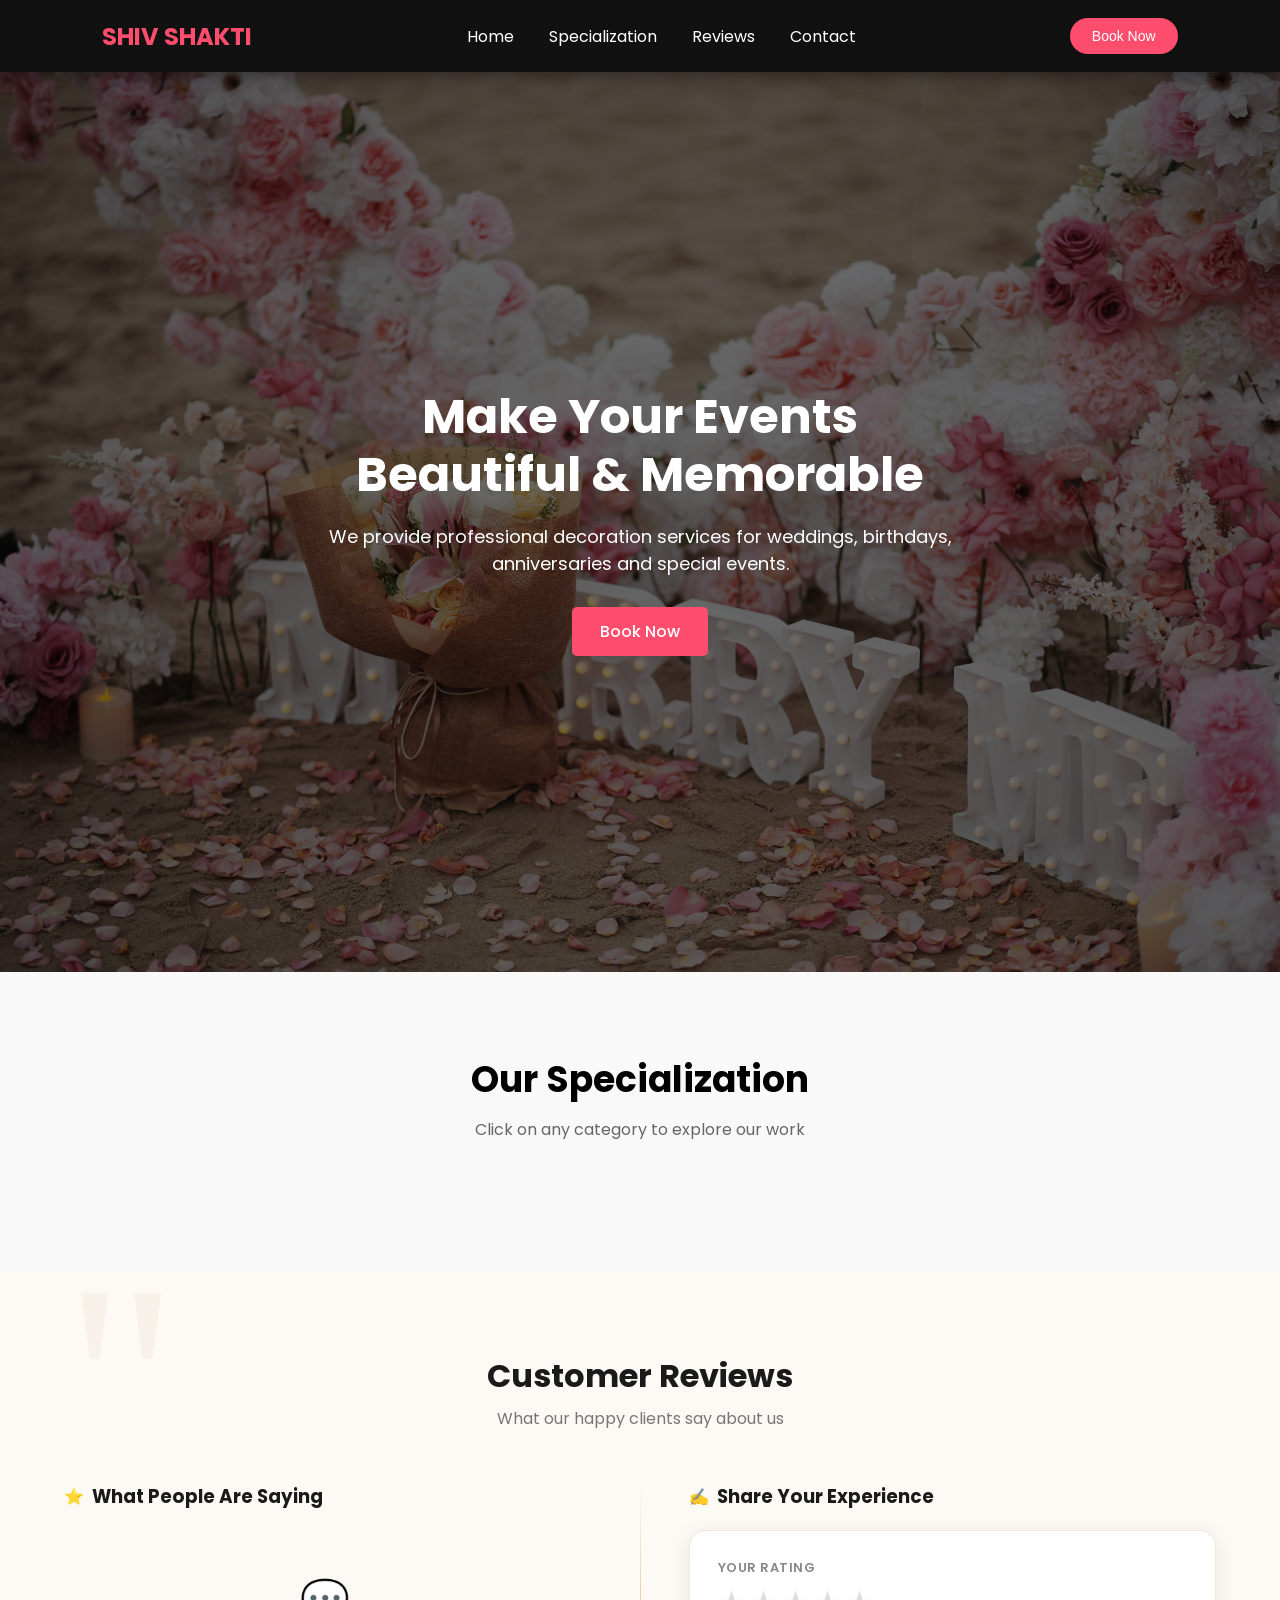
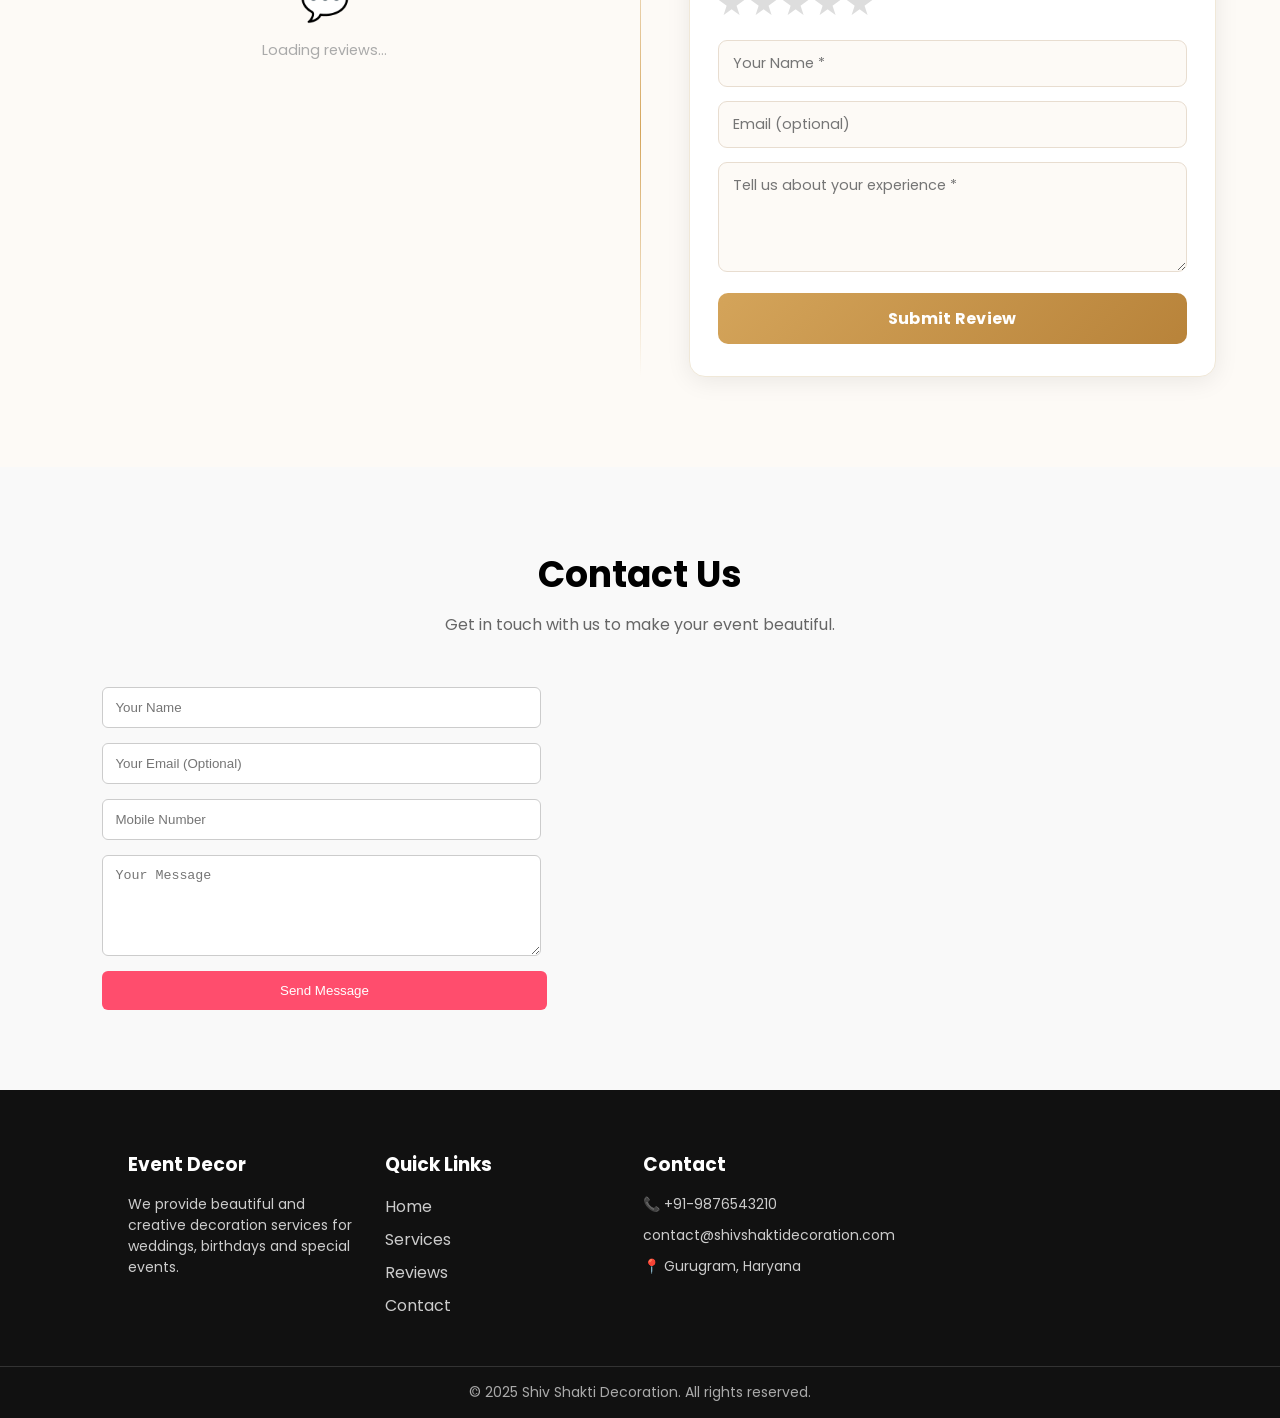
==== commit b663c2d1: "updated specilization section + remove our work section" ====
--- a/index.html
+++ b/index.html
@@ -6,17 +6,251 @@
   <meta name="viewport" content="width=device-width, initial-scale=1.0" />
   <title>Shiv Shakti Decoration</title>
 
+  <!-- Google Fonts -->
+  <link
+    href="https://fonts.googleapis.com/css2?family=Playfair+Display:wght@400;600;700&family=DM+Sans:wght@300;400;500&display=swap"
+    rel="stylesheet" />
+
   <!-- CSS Files -->
   <link rel="stylesheet" href="CSS/navbar.css" />
   <link rel="stylesheet" href="CSS/hero.css" />
   <link rel="stylesheet" href="CSS/specilization.css" />
-  <link rel="stylesheet" href="CSS/ourwork.css" />
   <link rel="stylesheet" href="CSS/contact.css" />
   <link rel="stylesheet" href="CSS/reviews.css" />
 
   <style>
     html {
       scroll-behavior: smooth;
+    }
+
+    .spec-modal-overlay {
+      display: none;
+      position: fixed;
+      inset: 0;
+      background: rgba(0, 0, 0, 0.82);
+      z-index: 9999;
+      justify-content: center;
+      align-items: center;
+      padding: 20px;
+      backdrop-filter: blur(4px);
+    }
+
+    .spec-modal-overlay.active {
+      display: flex;
+    }
+
+    .spec-modal {
+      background: #fff;
+      border-radius: 18px;
+      width: 100%;
+      max-width: 900px;
+      max-height: 90vh;
+      overflow: hidden;
+      display: flex;
+      flex-direction: column;
+      box-shadow: 0 30px 80px rgba(0, 0, 0, 0.4);
+      animation: modalIn 0.3s cubic-bezier(0.34, 1.56, 0.64, 1);
+    }
+
+    @keyframes modalIn {
+      from {
+        opacity: 0;
+        transform: scale(0.88) translateY(30px);
+      }
+
+      to {
+        opacity: 1;
+        transform: scale(1) translateY(0);
+      }
+    }
+
+    .spec-modal-header {
+      display: flex;
+      align-items: center;
+      justify-content: space-between;
+      padding: 22px 28px;
+      border-bottom: 1px solid #f0e8d8;
+      background: linear-gradient(135deg, #1a1a1a, #2d2d2d);
+      color: #fff;
+    }
+
+    .spec-modal-header h2 {
+      font-family: 'Playfair Display', serif;
+      font-size: 1.5rem;
+      font-weight: 700;
+      margin: 0;
+      color: #fff;
+    }
+
+    .spec-modal-header p {
+      margin: 4px 0 0;
+      font-size: 0.85rem;
+      color: #d4a45a;
+    }
+
+    .spec-modal-close {
+      width: 36px;
+      height: 36px;
+      border-radius: 50%;
+      border: 2px solid rgba(255, 255, 255, 0.3);
+      background: transparent;
+      color: #fff;
+      font-size: 1.2rem;
+      cursor: pointer;
+      display: flex;
+      align-items: center;
+      justify-content: center;
+      transition: background 0.2s;
+      flex-shrink: 0;
+    }
+
+    .spec-modal-close:hover {
+      background: rgba(255, 255, 255, 0.15);
+    }
+
+    .spec-modal-body {
+      overflow-y: auto;
+      padding: 28px;
+      flex: 1;
+    }
+
+    .spec-modal-grid {
+      display: grid;
+      grid-template-columns: repeat(auto-fill, minmax(220px, 1fr));
+      gap: 14px;
+    }
+
+    .spec-modal-img-wrap {
+      border-radius: 12px;
+      overflow: hidden;
+      aspect-ratio: 4/3;
+      background: #f5f0ea;
+      cursor: pointer;
+      position: relative;
+    }
+
+    .spec-modal-img-wrap img {
+      width: 100%;
+      height: 100%;
+      object-fit: cover;
+      transition: transform 0.35s ease;
+      display: block;
+    }
+
+    .spec-modal-img-wrap:hover img {
+      transform: scale(1.06);
+    }
+
+    .spec-modal-empty {
+      text-align: center;
+      padding: 60px 20px;
+      color: #aaa;
+    }
+
+    .spec-modal-empty span {
+      font-size: 3rem;
+      display: block;
+      margin-bottom: 12px;
+    }
+
+    .lightbox-overlay {
+      display: none;
+      position: fixed;
+      inset: 0;
+      background: rgba(0, 0, 0, 0.95);
+      z-index: 10000;
+      justify-content: center;
+      align-items: center;
+    }
+
+    .lightbox-overlay.active {
+      display: flex;
+    }
+
+    .lightbox-overlay img {
+      max-width: 92vw;
+      max-height: 92vh;
+      object-fit: contain;
+      border-radius: 8px;
+    }
+
+    .lightbox-close {
+      position: absolute;
+      top: 20px;
+      right: 24px;
+      color: #fff;
+      font-size: 2rem;
+      cursor: pointer;
+      background: none;
+      border: none;
+      opacity: 0.8;
+    }
+
+    .lightbox-close:hover {
+      opacity: 1;
+    }
+
+    .lightbox-nav {
+      position: absolute;
+      top: 50%;
+      transform: translateY(-50%);
+      background: rgba(255, 255, 255, 0.15);
+      border: none;
+      color: #fff;
+      font-size: 1.8rem;
+      width: 50px;
+      height: 50px;
+      border-radius: 50%;
+      cursor: pointer;
+      display: flex;
+      align-items: center;
+      justify-content: center;
+      transition: background 0.2s;
+    }
+
+    .lightbox-nav:hover {
+      background: rgba(255, 255, 255, 0.3);
+    }
+
+    .lightbox-prev {
+      left: 20px;
+    }
+
+    .lightbox-next {
+      right: 20px;
+    }
+
+    .special-card {
+      cursor: pointer;
+      transition: transform 0.25s ease, box-shadow 0.25s ease;
+      position: relative;
+      overflow: hidden;
+    }
+
+    .special-card:hover {
+      transform: translateY(-6px);
+      box-shadow: 0 16px 40px rgba(0, 0, 0, 0.15);
+    }
+
+    .special-card::after {
+      content: '📷 View Gallery';
+      position: absolute;
+      bottom: 0;
+      left: 0;
+      right: 0;
+      background: linear-gradient(transparent, rgba(0, 0, 0, 0.75));
+      color: #fff;
+      text-align: center;
+      padding: 30px 12px 14px;
+      font-size: 0.82rem;
+      font-weight: 600;
+      letter-spacing: 0.5px;
+      opacity: 0;
+      transition: opacity 0.25s ease;
+    }
+
+    .special-card:hover::after {
+      opacity: 1;
     }
   </style>
 </head>
@@ -28,9 +262,8 @@
     <ul class="nav-links">
       <li><a href="#home">Home</a></li>
       <li><a href="#specilization">Specialization</a></li>
-      <li><a href="#ourwork">Our Work</a></li>
+      <li><a href="#reviews">Reviews</a></li>
       <li><a href="#contact-us">Contact</a></li>
-      <li><a href="#reviews">Reviews</a></li>
     </ul>
     <button class="book-btn desktop-book">
       <a href="create-event.html">Book Now</a>
@@ -55,22 +288,61 @@
   <section class="specialization" id="specilization">
     <div class="container">
       <h2 class="section-title">Our Specialization</h2>
-      <p class="section-subtitle">We create beautiful decorations for every special occasion</p>
-
+      <p class="section-subtitle">Click on any category to explore our work</p>
       <div class="cards-container" id="specialization-container">
-        <!-- Backend loaded specialization cards will appear here -->
+        <!-- Cards loaded from backend -->
       </div>
     </div>
   </section>
 
-  <!-- OUR WORK SECTION -->
-  <section class="our-work" id="ourwork">
+  <!-- REVIEWS SECTION -->
+  <section class="reviews" id="reviews">
     <div class="container">
-      <h2 class="section-title">Our Work</h2>
-      <p class="section-subtitle">Take a look at some of our beautiful event decorations</p>
-
-      <div class="work-container" id="work-container">
-        <!-- Backend loaded work cards will appear here -->
+      <h2 class="section-title">Customer Reviews</h2>
+      <p class="section-subtitle">What our happy clients say about us</p>
+
+      <div class="reviews-layout">
+        <div class="reviews-left">
+          <h3>What People Are Saying</h3>
+          <div class="reviews-scroll" id="reviews-list">
+            <div class="reviews-empty">
+              <span>💬</span>
+              Loading reviews...
+            </div>
+          </div>
+        </div>
+
+        <div class="reviews-divider"></div>
+
+        <div class="reviews-right">
+          <h3>Share Your Experience</h3>
+          <div class="review-form">
+            <div class="star-picker">
+              <label>Your Rating</label>
+              <div class="star-picker-stars">
+                <input type="radio" id="star5" name="rating" value="5" />
+                <label for="star5" title="5 stars">★</label>
+                <input type="radio" id="star4" name="rating" value="4" />
+                <label for="star4" title="4 stars">★</label>
+                <input type="radio" id="star3" name="rating" value="3" />
+                <label for="star3" title="3 stars">★</label>
+                <input type="radio" id="star2" name="rating" value="2" />
+                <label for="star2" title="2 stars">★</label>
+                <input type="radio" id="star1" name="rating" value="1" />
+                <label for="star1" title="1 star">★</label>
+              </div>
+            </div>
+            <input type="text" id="review-name" placeholder="Your Name *" required />
+            <input type="email" id="review-email" placeholder="Email (optional)" />
+            <textarea id="review-message" placeholder="Tell us about your experience *" required></textarea>
+            <button class="review-submit-btn" id="review-submit-btn" onclick="submitReview()">
+              Submit Review
+            </button>
+            <div class="review-success-msg" id="review-success">
+              ✅ Thank you! Your review has been submitted and will appear after approval.
+            </div>
+          </div>
+        </div>
       </div>
     </div>
   </section>
@@ -80,13 +352,11 @@
     <div class="container">
       <h2 class="section-title">Contact Us</h2>
       <p class="section-subtitle">Get in touch with us to make your event beautiful.</p>
-
       <div class="contact-container">
-        <!-- contact form -->
         <div class="contact-form">
           <form id="enquiryForm">
             <input type="text" id="name" placeholder="Your Name" required />
-            <input type="email" id="email" placeholder="Your Email (Optional)"  />
+            <input type="email" id="email" placeholder="Your Email (Optional)" />
             <input type="tel" id="mobile" placeholder="Mobile Number" required />
             <textarea id="message" placeholder="Your Message" rows="5" required></textarea>
             <button type="submit" class="btn">Send Message</button>
@@ -94,73 +364,6 @@
         </div>
       </div>
     </div>
-  </section>
-
-  <!-- REVIEWS SECTION -->
-  <section class="reviews" id="reviews">
-   
-
-    <!-- REVIEWS SECTION -->
-    <section class="reviews" id="reviews">
-      <div class="container">
-        <h2 class="section-title">Customer Reviews</h2>
-        <p class="section-subtitle">What our happy clients say about us</p>
-
-        <div class="reviews-layout">
-
-          <!-- LEFT: Existing approved reviews -->
-          <div class="reviews-left">
-            <h3>What People Are Saying</h3>
-            <div class="reviews-scroll" id="reviews-list">
-              <div class="reviews-empty">
-                <span>💬</span>
-                Loading reviews...
-              </div>
-            </div>
-          </div>
-
-          <!-- Divider -->
-          <div class="reviews-divider"></div>
-
-          <!-- RIGHT: Submit new review -->
-          <div class="reviews-right">
-            <h3>Share Your Experience</h3>
-            <div class="review-form">
-
-              <!-- Star Rating Picker -->
-              <div class="star-picker">
-                <label>Your Rating</label>
-                <div class="star-picker-stars">
-                  <input type="radio" id="star5" name="rating" value="5" />
-                  <label for="star5" title="5 stars">★</label>
-                  <input type="radio" id="star4" name="rating" value="4" />
-                  <label for="star4" title="4 stars">★</label>
-                  <input type="radio" id="star3" name="rating" value="3" />
-                  <label for="star3" title="3 stars">★</label>
-                  <input type="radio" id="star2" name="rating" value="2" />
-                  <label for="star2" title="2 stars">★</label>
-                  <input type="radio" id="star1" name="rating" value="1" />
-                  <label for="star1" title="1 star">★</label>
-                </div>
-              </div>
-
-              <input type="text" id="review-name" placeholder="Your Name *" required />
-              <input type="email" id="review-email" placeholder="Email (optional)" />
-              <textarea id="review-message" placeholder="Tell us about your experience *" required></textarea>
-
-              <button class="review-submit-btn" id="review-submit-btn" onclick="submitReview()">
-                Submit Review
-              </button>
-
-              <div class="review-success-msg" id="review-success">
-                ✅ Thank you! Your review has been submitted and will appear after approval.
-              </div>
-            </div>
-          </div>
-
-        </div>
-      </div>
-    </section>
   </section>
 
   <!-- FOOTER -->
@@ -175,7 +378,7 @@
         <ul>
           <li><a href="#home">Home</a></li>
           <li><a href="#specilization">Services</a></li>
-          <li><a href="#ourwork">Our Work</a></li>
+          <li><a href="#reviews">Reviews</a></li>
           <li><a href="#contact-us">Contact</a></li>
         </ul>
       </div>
@@ -183,7 +386,7 @@
         <h3>Contact</h3>
         <p>📞 +91-9876543210</p>
         <p>contact@shivshaktidecoration.com</p>
-        <p>📍Gurugram, Haryana</p>
+        <p>📍 Gurugram, Haryana</p>
       </div>
     </div>
     <div class="footer-bottom">
@@ -191,6 +394,32 @@
     </div>
   </footer>
 
+  <!-- SPECIALIZATION GALLERY MODAL -->
+  <div class="spec-modal-overlay" id="specModal">
+    <div class="spec-modal">
+      <div class="spec-modal-header">
+        <div>
+          <h2 id="specModalTitle">Specialization</h2>
+          <p id="specModalDesc"></p>
+        </div>
+        <button class="spec-modal-close" onclick="closeSpecModal()">✕</button>
+      </div>
+      <div class="spec-modal-body">
+        <div class="spec-modal-grid" id="specModalGrid">
+          <!-- images load here -->
+        </div>
+      </div>
+    </div>
+  </div>
+
+  <!-- LIGHTBOX -->
+  <div class="lightbox-overlay" id="lightbox">
+    <button class="lightbox-close" onclick="closeLightbox()">✕</button>
+    <button class="lightbox-nav lightbox-prev" onclick="lightboxNav(-1)">‹</button>
+    <img src="" alt="" id="lightboxImg" />
+    <button class="lightbox-nav lightbox-next" onclick="lightboxNav(1)">›</button>
+  </div>
+
   <script src="JS/index.js"></script>
 </body>
 
--- a/CSS/reviews.css
+++ b/CSS/reviews.css
@@ -73,6 +73,8 @@
   font-size: 1rem;
 }
  
+
+/* scrolling */
 .reviews-scroll {
   display: flex;
   flex-direction: column;
